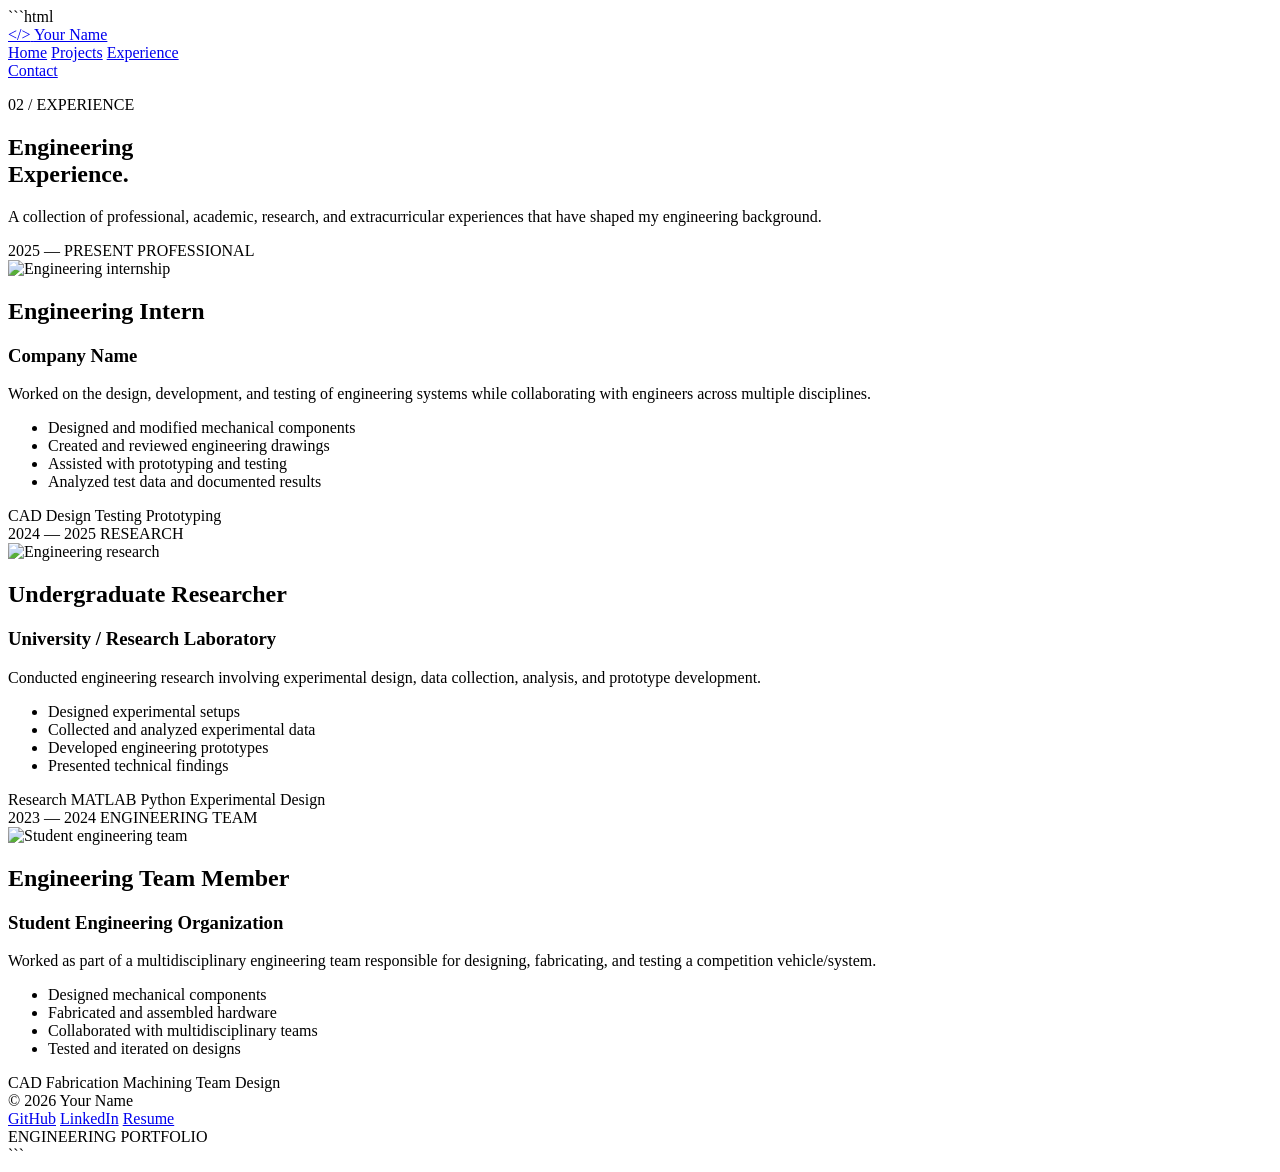
==== experience.html @ f4eb4d84 "added projects and experience pages" ====
```html
<!DOCTYPE html>
<html lang="en">

<head>
    <meta charset="UTF-8">
    <meta name="viewport" content="width=device-width, initial-scale=1.0">

    <title>Experience | Your Name</title>

    <link rel="stylesheet" href="css/style.css">

    <link rel="preconnect" href="https://fonts.googleapis.com">
    <link rel="preconnect" href="https://fonts.gstatic.com" crossorigin>
    <link href="https://fonts.googleapis.com/css2?family=Inter:wght@400;500;600;700;800&family=Space+Mono:wght@400;700&display=swap" rel="stylesheet">
</head>

<body>

<header class="navbar">

    <div class="nav-container">

        <a href="index.html" class="logo">
            <span class="logo-symbol">&lt;/&gt;</span>
            <span>Your Name</span>
        </a>

        <nav>
            <a href="index.html">Home</a>
            <a href="projects.html">Projects</a>
            <a href="experience.html" class="active">Experience</a>
        </nav>

        <a href="index.html#contact" class="nav-contact">
            Contact
        </a>

    </div>

</header>


<main>

    <section class="page-header">

        <p class="section-number">02 / EXPERIENCE</p>

        <h1>
            Engineering<br>
            <span>Experience.</span>
        </h1>

        <p>
            A collection of professional, academic, research,
            and extracurricular experiences that have shaped
            my engineering background.
        </p>

    </section>


    <section class="experience-collection">


        <!-- EXPERIENCE 1 -->

        <article id="experience-1" class="experience-card">

            <div class="experience-card-header">

                <span class="experience-date">
                    2025 — PRESENT
                </span>

                <span class="project-type">
                    PROFESSIONAL
                </span>

            </div>


            <div class="experience-card-body">

                <div class="experience-image">
                    <img
                        src="images/experience-1.jpg"
                        alt="Engineering internship"
                    >
                </div>


                <div class="experience-details">

                    <h2>
                        Engineering Intern
                    </h2>

                    <h3>
                        Company Name
                    </h3>

                    <p>
                        Worked on the design, development, and testing
                        of engineering systems while collaborating with
                        engineers across multiple disciplines.
                    </p>

                    <ul>
                        <li>
                            Designed and modified mechanical components
                        </li>

                        <li>
                            Created and reviewed engineering drawings
                        </li>

                        <li>
                            Assisted with prototyping and testing
                        </li>

                        <li>
                            Analyzed test data and documented results
                        </li>
                    </ul>

                    <div class="tags">
                        <span>CAD</span>
                        <span>Design</span>
                        <span>Testing</span>
                        <span>Prototyping</span>
                    </div>

                </div>

            </div>

        </article>


        <!-- EXPERIENCE 2 -->

        <article id="experience-2" class="experience-card">

            <div class="experience-card-header">

                <span class="experience-date">
                    2024 — 2025
                </span>

                <span class="project-type">
                    RESEARCH
                </span>

            </div>


            <div class="experience-card-body">

                <div class="experience-image">
                    <img
                        src="images/experience-2.jpg"
                        alt="Engineering research"
                    >
                </div>


                <div class="experience-details">

                    <h2>
                        Undergraduate Researcher
                    </h2>

                    <h3>
                        University / Research Laboratory
                    </h3>

                    <p>
                        Conducted engineering research involving
                        experimental design, data collection,
                        analysis, and prototype development.
                    </p>

                    <ul>
                        <li>
                            Designed experimental setups
                        </li>

                        <li>
                            Collected and analyzed experimental data
                        </li>

                        <li>
                            Developed engineering prototypes
                        </li>

                        <li>
                            Presented technical findings
                        </li>
                    </ul>

                    <div class="tags">
                        <span>Research</span>
                        <span>MATLAB</span>
                        <span>Python</span>
                        <span>Experimental Design</span>
                    </div>

                </div>

            </div>

        </article>


        <!-- EXPERIENCE 3 -->

        <article id="experience-3" class="experience-card">

            <div class="experience-card-header">

                <span class="experience-date">
                    2023 — 2024
                </span>

                <span class="project-type">
                    ENGINEERING TEAM
                </span>

            </div>


            <div class="experience-card-body">

                <div class="experience-image">
                    <img
                        src="images/experience-3.jpg"
                        alt="Student engineering team"
                    >
                </div>


                <div class="experience-details">

                    <h2>
                        Engineering Team Member
                    </h2>

                    <h3>
                        Student Engineering Organization
                    </h3>

                    <p>
                        Worked as part of a multidisciplinary engineering
                        team responsible for designing, fabricating,
                        and testing a competition vehicle/system.
                    </p>

                    <ul>
                        <li>
                            Designed mechanical components
                        </li>

                        <li>
                            Fabricated and assembled hardware
                        </li>

                        <li>
                            Collaborated with multidisciplinary teams
                        </li>

                        <li>
                            Tested and iterated on designs
                        </li>
                    </ul>

                    <div class="tags">
                        <span>CAD</span>
                        <span>Fabrication</span>
                        <span>Machining</span>
                        <span>Team Design</span>
                    </div>

                </div>

            </div>

        </article>


    </section>

</main>


<footer>

    <span>© 2026 Your Name</span>

    <div>
        <a href="#">GitHub</a>
        <a href="#">LinkedIn</a>
        <a href="#">Resume</a>
    </div>

    <span>ENGINEERING PORTFOLIO</span>

</footer>

</body>
</html>
```
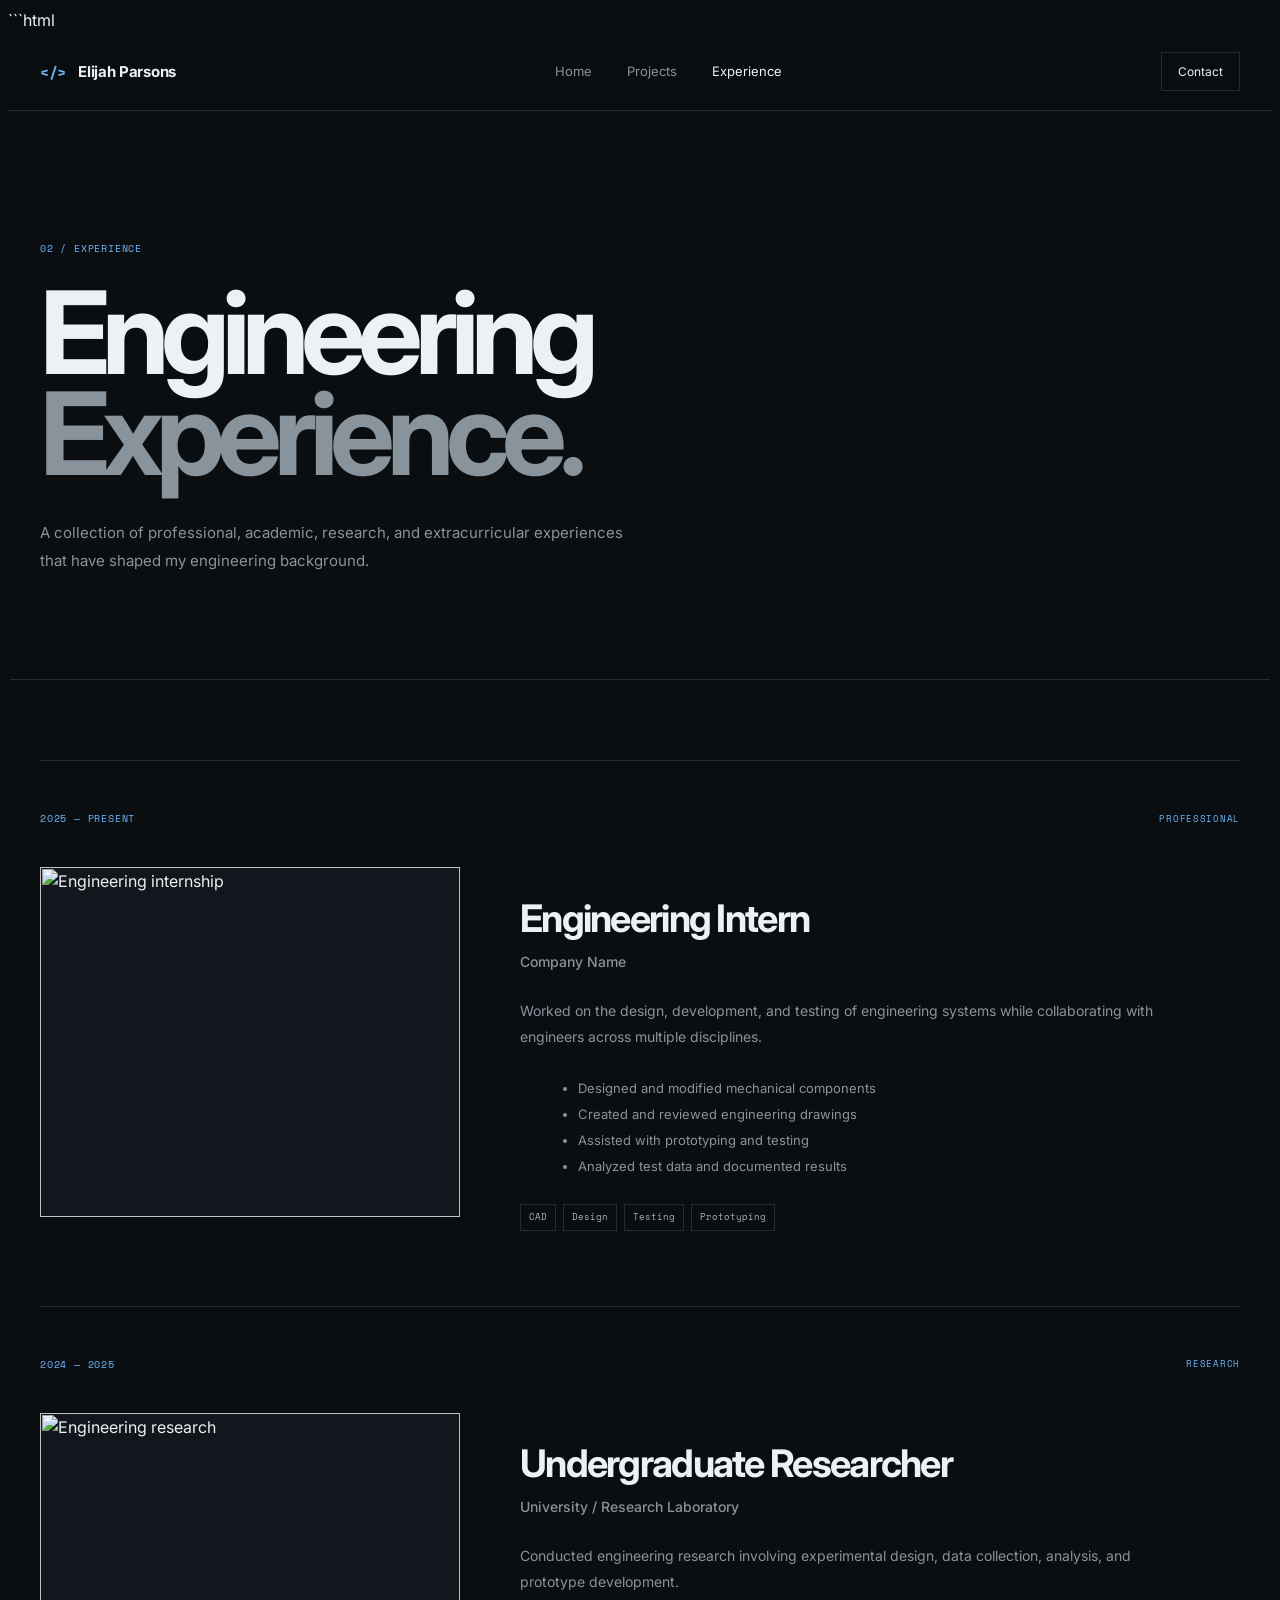
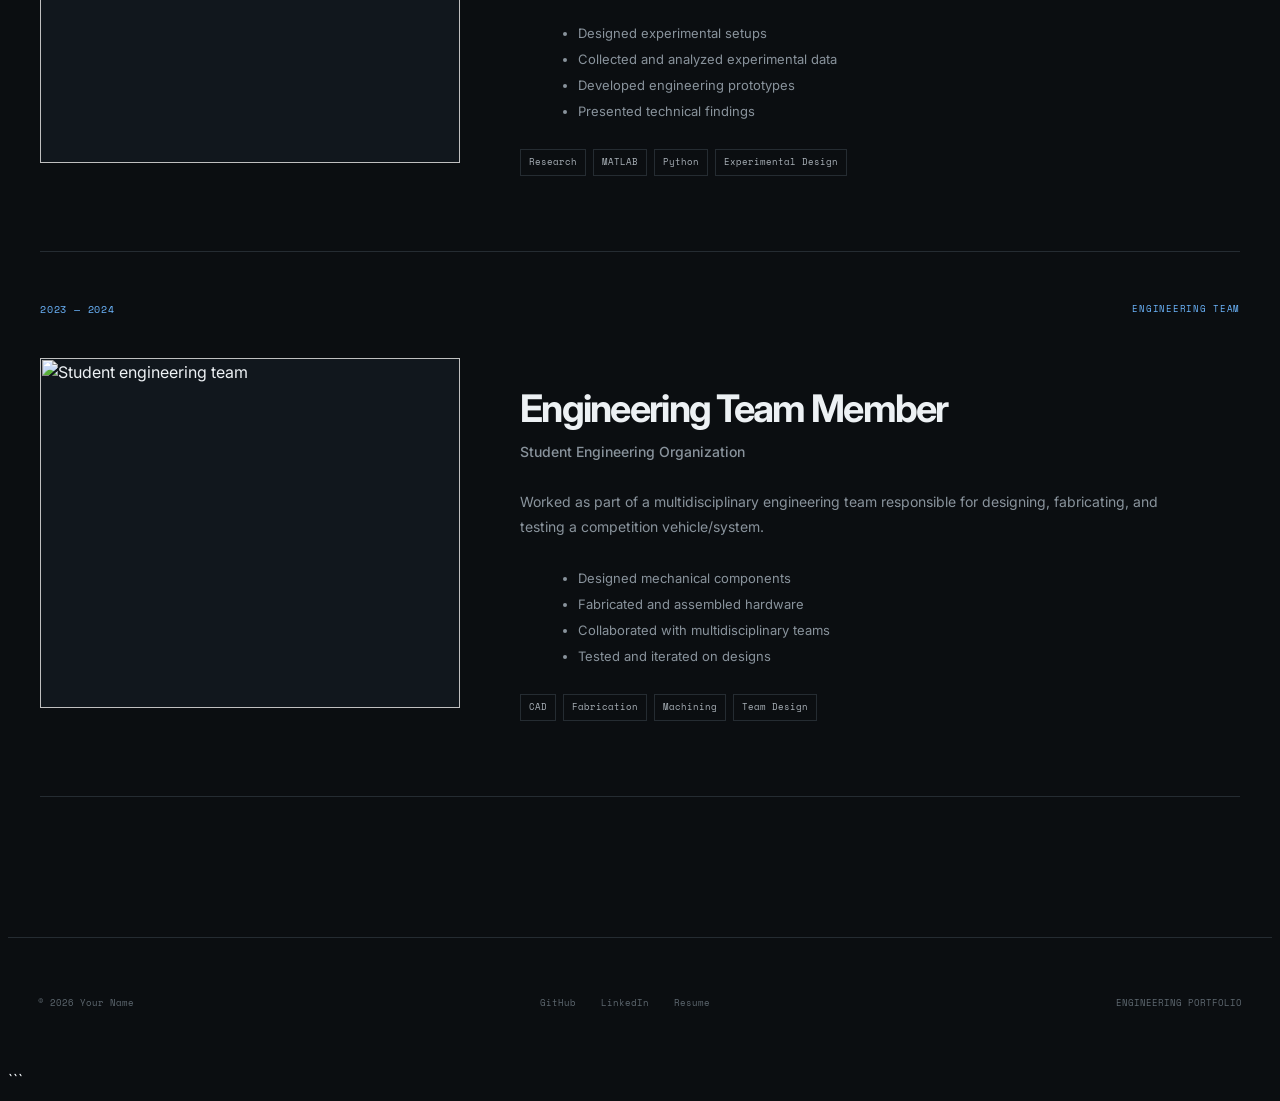
==== commit 76198c82: "fixing css file for multiple pages" ====
--- a/experience.html
+++ b/experience.html
@@ -6,9 +6,9 @@
     <meta charset="UTF-8">
     <meta name="viewport" content="width=device-width, initial-scale=1.0">
 
-    <title>Experience | Your Name</title>
-
-    <link rel="stylesheet" href="css/style.css">
+    <title>Experience | Elijah Parsons</title>
+
+    <link rel="stylesheet" href="style.css">
 
     <link rel="preconnect" href="https://fonts.googleapis.com">
     <link rel="preconnect" href="https://fonts.gstatic.com" crossorigin>
@@ -23,7 +23,7 @@
 
         <a href="index.html" class="logo">
             <span class="logo-symbol">&lt;/&gt;</span>
-            <span>Your Name</span>
+            <span>Elijah Parsons</span>
         </a>
 
         <nav>
--- a/style.css
+++ b/style.css
@@ -0,0 +1,1531 @@
+css
+/* =========================================================
+   ENGINEERING PORTFOLIO
+   Complete stylesheet
+========================================================= */
+
+
+/* =========================================================
+   1. RESET / GLOBAL
+========================================================= */
+
+* {
+    margin: 0;
+    padding: 0;
+    box-sizing: border-box;
+}
+
+html {
+    scroll-behavior: smooth;
+}
+
+body {
+    background: #0b0e11;
+    color: #edf1f4;
+
+    font-family: "Inter", Arial, sans-serif;
+
+    line-height: 1.6;
+
+    min-height: 100vh;
+}
+
+img {
+    display: block;
+    width: 100%;
+}
+
+a {
+    color: inherit;
+    text-decoration: none;
+}
+
+button,
+a {
+    -webkit-tap-highlight-color: transparent;
+}
+
+
+/* =========================================================
+   2. VARIABLES
+========================================================= */
+
+:root {
+
+    --background: #0b0e11;
+
+    --surface: #11151a;
+
+    --surface-2: #151a1f;
+
+    --border: #252c32;
+
+    --border-light: #303840;
+
+    --text: #edf1f4;
+
+    --muted: #89939c;
+
+    --muted-dark: #5f6971;
+
+    --accent: #6db7ff;
+
+    --accent-bright: #8bc8ff;
+
+    --max-width: 1200px;
+}
+
+
+/* =========================================================
+   3. NAVIGATION
+========================================================= */
+
+.navbar {
+
+    position: sticky;
+
+    top: 0;
+
+    z-index: 1000;
+
+    width: 100%;
+
+    background: rgba(11, 14, 17, 0.92);
+
+    border-bottom: 1px solid var(--border);
+
+    backdrop-filter: blur(12px);
+}
+
+.nav-container {
+
+    width: 100%;
+
+    max-width: var(--max-width);
+
+    height: 76px;
+
+    margin: 0 auto;
+
+    padding: 0 30px;
+
+    display: flex;
+
+    align-items: center;
+
+    justify-content: space-between;
+}
+
+
+/* Logo */
+
+.logo {
+
+    display: flex;
+
+    align-items: center;
+
+    gap: 12px;
+
+    font-size: 15px;
+
+    font-weight: 700;
+
+    letter-spacing: -0.02em;
+}
+
+.logo-symbol {
+
+    color: var(--accent);
+
+    font-family: "Space Mono", monospace;
+
+    font-size: 15px;
+}
+
+
+/* Navigation */
+
+nav {
+
+    display: flex;
+
+    align-items: center;
+
+    gap: 35px;
+}
+
+nav a {
+
+    color: var(--muted);
+
+    font-size: 13px;
+
+    transition: color 0.2s ease;
+}
+
+nav a:hover {
+
+    color: var(--text);
+}
+
+nav a.active {
+
+    color: var(--text);
+}
+
+
+/* Contact button */
+
+.nav-contact {
+
+    padding: 9px 16px;
+
+    border: 1px solid var(--border);
+
+    color: var(--text);
+
+    font-size: 12px;
+
+    transition:
+        border-color 0.2s ease,
+        color 0.2s ease;
+}
+
+.nav-contact:hover {
+
+    border-color: var(--accent);
+
+    color: var(--accent);
+}
+
+
+/* =========================================================
+   4. SHARED TYPOGRAPHY
+========================================================= */
+
+.eyebrow,
+.section-number,
+.project-type,
+.experience-date {
+
+    font-family: "Space Mono", monospace;
+
+    letter-spacing: 0.08em;
+
+    text-transform: uppercase;
+}
+
+.eyebrow {
+
+    color: var(--accent);
+
+    font-size: 11px;
+
+    margin-bottom: 24px;
+}
+
+.section-number {
+
+    color: var(--accent);
+
+    font-size: 10px;
+}
+
+.section-heading {
+
+    display: flex;
+
+    align-items: flex-end;
+
+    justify-content: space-between;
+
+    gap: 40px;
+
+    margin-bottom: 55px;
+}
+
+.section-heading h2 {
+
+    margin-top: 15px;
+
+    font-size: clamp(40px, 5vw, 64px);
+
+    line-height: 0.95;
+
+    letter-spacing: -0.055em;
+}
+
+.section-description {
+
+    max-width: 410px;
+
+    color: var(--muted);
+
+    font-size: 14px;
+
+    line-height: 1.8;
+}
+
+.section-link {
+
+    color: var(--accent);
+
+    font-family: "Space Mono", monospace;
+
+    font-size: 10px;
+
+    white-space: nowrap;
+}
+
+.section-link:hover {
+
+    color: var(--accent-bright);
+}
+
+
+/* =========================================================
+   5. BUTTONS
+========================================================= */
+
+.hero-buttons {
+
+    display: flex;
+
+    align-items: center;
+
+    flex-wrap: wrap;
+
+    gap: 12px;
+}
+
+.button {
+
+    display: inline-flex;
+
+    align-items: center;
+
+    justify-content: center;
+
+    padding: 14px 20px;
+
+    font-size: 12px;
+
+    font-weight: 600;
+
+    transition:
+        transform 0.2s ease,
+        background 0.2s ease,
+        border-color 0.2s ease;
+}
+
+.button-primary {
+
+    background: var(--accent);
+
+    color: #081018;
+}
+
+.button-primary:hover {
+
+    background: var(--accent-bright);
+
+    transform: translateY(-2px);
+}
+
+.button-secondary {
+
+    border: 1px solid var(--border);
+
+    color: var(--text);
+}
+
+.button-secondary:hover {
+
+    border-color: var(--border-light);
+
+    transform: translateY(-2px);
+}
+
+
+/* =========================================================
+   6. HOME — HERO
+========================================================= */
+
+.hero {
+
+    width: 100%;
+
+    max-width: var(--max-width);
+
+    min-height: 700px;
+
+    margin: 0 auto;
+
+    padding: 100px 30px;
+
+    display: grid;
+
+    grid-template-columns: 1.1fr 0.9fr;
+
+    align-items: center;
+
+    gap: 70px;
+}
+
+.hero-content {
+
+    max-width: 650px;
+}
+
+.hero h1 {
+
+    margin-bottom: 30px;
+
+    font-size: clamp(55px, 7vw, 90px);
+
+    line-height: 0.95;
+
+    letter-spacing: -0.065em;
+}
+
+.hero h1 span {
+
+    color: var(--muted);
+}
+
+.hero-description {
+
+    max-width: 540px;
+
+    margin-bottom: 38px;
+
+    color: var(--muted);
+
+    font-size: 17px;
+
+    line-height: 1.8;
+}
+
+
+/* =========================================================
+   7. HOME — BLUEPRINT GRAPHIC
+========================================================= */
+
+.hero-graphic {
+
+    display: flex;
+
+    align-items: center;
+
+    justify-content: center;
+}
+
+.blueprint {
+
+    position: relative;
+
+    width: 420px;
+
+    height: 420px;
+
+    overflow: hidden;
+
+    border: 1px solid #294050;
+
+    background-color: #0d141a;
+
+    background-image:
+        linear-gradient(
+            rgba(109, 183, 255, 0.06) 1px,
+            transparent 1px
+        ),
+        linear-gradient(
+            90deg,
+            rgba(109, 183, 255, 0.06) 1px,
+            transparent 1px
+        );
+
+    background-size: 25px 25px;
+}
+
+.blueprint-grid {
+
+    position: absolute;
+
+    inset: 0;
+
+    background-image:
+        linear-gradient(
+            rgba(109, 183, 255, 0.08) 1px,
+            transparent 1px
+        ),
+        linear-gradient(
+            90deg,
+            rgba(109, 183, 255, 0.08) 1px,
+            transparent 1px
+        );
+
+    background-size: 125px 125px;
+}
+
+.technical-circle {
+
+    position: absolute;
+
+    width: 220px;
+
+    height: 220px;
+
+    top: 50%;
+
+    left: 50%;
+
+    transform: translate(-50%, -50%);
+
+    border: 1px solid var(--accent);
+
+    border-radius: 50%;
+}
+
+.technical-circle::before {
+
+    content: "";
+
+    position: absolute;
+
+    inset: 25px;
+
+    border: 1px dashed var(--accent);
+
+    border-radius: 50%;
+}
+
+.circle-inner {
+
+    position: absolute;
+
+    width: 65px;
+
+    height: 65px;
+
+    top: 50%;
+
+    left: 50%;
+
+    transform: translate(-50%, -50%);
+
+    border: 1px solid var(--accent);
+
+    border-radius: 50%;
+}
+
+.crosshair {
+
+    position: absolute;
+
+    background: rgba(109, 183, 255, 0.65);
+}
+
+.crosshair.horizontal {
+
+    width: 100%;
+
+    height: 1px;
+
+    top: 50%;
+
+    left: 0;
+}
+
+.crosshair.vertical {
+
+    width: 1px;
+
+    height: 100%;
+
+    top: 0;
+
+    left: 50%;
+}
+
+.blueprint-label {
+
+    position: absolute;
+
+    left: 20px;
+
+    bottom: 18px;
+
+    color: var(--accent);
+
+    font-family: "Space Mono", monospace;
+
+    font-size: 10px;
+}
+
+
+/* =========================================================
+   8. HOME — FEATURED PROJECTS
+========================================================= */
+
+.section {
+
+    width: 100%;
+
+    max-width: var(--max-width);
+
+    margin: 0 auto;
+
+    padding: 120px 30px;
+}
+
+.featured-grid {
+
+    display: grid;
+
+    grid-template-columns: repeat(3, 1fr);
+
+    gap: 20px;
+}
+
+.featured-project {
+
+    display: block;
+
+    overflow: hidden;
+
+    background: var(--surface);
+
+    border: 1px solid var(--border);
+
+    transition:
+        transform 0.25s ease,
+        border-color 0.25s ease;
+}
+
+.featured-project:hover {
+
+    transform: translateY(-5px);
+
+    border-color: var(--border-light);
+}
+
+.featured-image {
+
+    position: relative;
+
+    height: 270px;
+
+    overflow: hidden;
+
+    background: #11171d;
+}
+
+.featured-image img {
+
+    width: 100%;
+
+    height: 100%;
+
+    object-fit: cover;
+
+    transition: transform 0.5s ease;
+}
+
+.featured-project:hover .featured-image img {
+
+    transform: scale(1.04);
+}
+
+.project-number {
+
+    position: absolute;
+
+    top: 18px;
+
+    right: 18px;
+
+    color: var(--accent);
+
+    font-family: "Space Mono", monospace;
+
+    font-size: 10px;
+}
+
+.featured-content {
+
+    padding: 25px;
+}
+
+.project-type {
+
+    color: var(--accent);
+
+    font-size: 9px;
+}
+
+.featured-content h3 {
+
+    margin: 12px 0;
+
+    font-size: 22px;
+
+    line-height: 1.1;
+
+    letter-spacing: -0.035em;
+}
+
+.featured-content p {
+
+    margin-bottom: 22px;
+
+    color: var(--muted);
+
+    font-size: 13px;
+
+    line-height: 1.75;
+}
+
+.card-link {
+
+    color: var(--accent);
+
+    font-family: "Space Mono", monospace;
+
+    font-size: 10px;
+}
+
+.card-link:hover {
+
+    color: var(--accent-bright);
+}
+
+
+/* =========================================================
+   9. HOME — EXPERIENCE PREVIEW
+========================================================= */
+
+.experience-preview {
+
+    border-top: 1px solid var(--border);
+}
+
+.experience-list {
+
+    border-top: 1px solid var(--border);
+}
+
+.experience-preview-item {
+
+    display: grid;
+
+    grid-template-columns: 200px 1fr 40px;
+
+    align-items: center;
+
+    gap: 40px;
+
+    padding: 34px 0;
+
+    border-bottom: 1px solid var(--border);
+
+    transition:
+        padding 0.2s ease,
+        background 0.2s ease;
+}
+
+.experience-preview-item:hover {
+
+    padding-left: 10px;
+}
+
+.experience-date {
+
+    color: var(--accent);
+
+    font-size: 10px;
+}
+
+.experience-info h3 {
+
+    margin-bottom: 3px;
+
+    font-size: 21px;
+
+    letter-spacing: -0.02em;
+}
+
+.experience-info p {
+
+    color: var(--muted);
+
+    font-size: 13px;
+}
+
+.experience-info span {
+
+    display: block;
+
+    margin-top: 8px;
+
+    color: var(--muted-dark);
+
+    font-size: 11px;
+}
+
+.experience-arrow {
+
+    color: var(--accent);
+
+    font-size: 20px;
+}
+
+
+/* =========================================================
+   10. HOME — ABOUT
+========================================================= */
+
+.about-preview {
+
+    width: 100%;
+
+    max-width: var(--max-width);
+
+    margin: 0 auto;
+
+    padding: 120px 30px;
+
+    display: grid;
+
+    grid-template-columns: 1fr 1fr;
+
+    gap: 100px;
+
+    border-top: 1px solid var(--border);
+}
+
+.about-preview h2 {
+
+    margin-top: 20px;
+
+    font-size: clamp(45px, 5vw, 65px);
+
+    line-height: 0.95;
+
+    letter-spacing: -0.055em;
+}
+
+.about-preview > div:last-child {
+
+    padding-top: 25px;
+}
+
+.about-preview > div:last-child p {
+
+    max-width: 560px;
+
+    margin-bottom: 20px;
+
+    color: var(--muted);
+
+    font-size: 15px;
+
+    line-height: 1.9;
+}
+
+
+/* =========================================================
+   11. HOME — CONTACT
+========================================================= */
+
+.contact-section {
+
+    padding: 140px 30px;
+
+    text-align: center;
+
+    border-top: 1px solid var(--border);
+}
+
+.contact-section h2 {
+
+    margin: 25px 0 30px;
+
+    font-size: clamp(55px, 8vw, 100px);
+
+    line-height: 0.9;
+
+    letter-spacing: -0.065em;
+}
+
+.contact-section > p:not(.section-number) {
+
+    max-width: 500px;
+
+    margin: 0 auto 35px;
+
+    color: var(--muted);
+
+    font-size: 14px;
+}
+
+.contact-button {
+
+    display: inline-flex;
+
+    align-items: center;
+
+    gap: 20px;
+
+    padding: 15px 22px;
+
+    border: 1px solid var(--border);
+
+    font-family: "Space Mono", monospace;
+
+    font-size: 11px;
+
+    transition:
+        border-color 0.2s ease,
+        color 0.2s ease;
+}
+
+.contact-button:hover {
+
+    border-color: var(--accent);
+
+    color: var(--accent);
+}
+
+
+/* =========================================================
+   12. PAGE HEADERS
+========================================================= */
+
+.page-header {
+
+    width: 100%;
+
+    max-width: var(--max-width);
+
+    margin: 0 auto;
+
+    padding: 120px 30px 90px;
+
+    border-bottom: 1px solid var(--border);
+}
+
+.page-header h1 {
+
+    margin: 25px 0 35px;
+
+    font-size: clamp(65px, 9vw, 115px);
+
+    line-height: 0.88;
+
+    letter-spacing: -0.07em;
+}
+
+.page-header h1 span {
+
+    color: var(--muted);
+}
+
+.page-header > p:last-child {
+
+    max-width: 600px;
+
+    color: var(--muted);
+
+    font-size: 15px;
+
+    line-height: 1.85;
+}
+
+
+/* =========================================================
+   13. PROJECTS PAGE
+========================================================= */
+
+.project-collection {
+
+    width: 100%;
+
+    max-width: var(--max-width);
+
+    margin: 0 auto;
+
+    padding: 80px 30px 140px;
+}
+
+.project-row {
+
+    display: grid;
+
+    grid-template-columns: 45% 55%;
+
+    min-height: 470px;
+
+    border-top: 1px solid var(--border);
+
+    transition: padding 0.25s ease;
+}
+
+.project-row:last-child {
+
+    border-bottom: 1px solid var(--border);
+}
+
+.project-row:hover {
+
+    padding-left: 8px;
+}
+
+.project-row-image {
+
+    min-height: 420px;
+
+    overflow: hidden;
+
+    background: #11171d;
+}
+
+.project-row-image img {
+
+    width: 100%;
+
+    height: 100%;
+
+    object-fit: cover;
+
+    transition: transform 0.5s ease;
+}
+
+.project-row:hover .project-row-image img {
+
+    transform: scale(1.03);
+}
+
+.project-row-content {
+
+    padding: 60px 50px;
+
+    display: flex;
+
+    flex-direction: column;
+
+    align-items: flex-start;
+}
+
+.project-row-number {
+
+    margin-bottom: 30px;
+
+    color: var(--muted-dark);
+
+    font-family: "Space Mono", monospace;
+
+    font-size: 11px;
+}
+
+.project-row-content h2 {
+
+    margin: 14px 0 20px;
+
+    font-size: 38px;
+
+    line-height: 1.05;
+
+    letter-spacing: -0.045em;
+}
+
+.project-row-content p {
+
+    max-width: 530px;
+
+    margin-bottom: 25px;
+
+    color: var(--muted);
+
+    font-size: 14px;
+
+    line-height: 1.85;
+}
+
+
+/* Tags */
+
+.tags {
+
+    display: flex;
+
+    flex-wrap: wrap;
+
+    gap: 7px;
+
+    margin-bottom: 25px;
+}
+
+.tags span {
+
+    padding: 5px 8px;
+
+    border: 1px solid var(--border);
+
+    color: #aab2b9;
+
+    font-family: "Space Mono", monospace;
+
+    font-size: 9px;
+}
+
+.project-row-content .card-link {
+
+    margin-top: auto;
+}
+
+
+/* =========================================================
+   14. EXPERIENCE PAGE
+========================================================= */
+
+.experience-collection {
+
+    width: 100%;
+
+    max-width: var(--max-width);
+
+    margin: 0 auto;
+
+    padding: 80px 30px 140px;
+}
+
+.experience-card {
+
+    padding: 50px 0;
+
+    border-top: 1px solid var(--border);
+}
+
+.experience-card:last-child {
+
+    border-bottom: 1px solid var(--border);
+}
+
+.experience-card-header {
+
+    display: flex;
+
+    align-items: center;
+
+    justify-content: space-between;
+
+    margin-bottom: 40px;
+}
+
+.experience-card-body {
+
+    display: grid;
+
+    grid-template-columns: 35% 65%;
+
+    gap: 60px;
+}
+
+.experience-image {
+
+    height: 350px;
+
+    overflow: hidden;
+
+    background: #11171d;
+}
+
+.experience-image img {
+
+    width: 100%;
+
+    height: 100%;
+
+    object-fit: cover;
+}
+
+.experience-details h2 {
+
+    margin-bottom: 7px;
+
+    font-size: 38px;
+
+    line-height: 1;
+
+    letter-spacing: -0.045em;
+}
+
+.experience-details h3 {
+
+    margin-bottom: 25px;
+
+    color: var(--muted);
+
+    font-size: 14px;
+
+    font-weight: 500;
+}
+
+.experience-details > p {
+
+    max-width: 650px;
+
+    margin-bottom: 25px;
+
+    color: var(--muted);
+
+    font-size: 14px;
+
+    line-height: 1.85;
+}
+
+.experience-details ul {
+
+    margin: 0 0 25px 18px;
+
+    color: var(--muted);
+
+    font-size: 13px;
+
+    line-height: 2;
+}
+
+
+/* =========================================================
+   15. FOOTER
+========================================================= */
+
+footer {
+
+    min-height: 80px;
+
+    padding: 25px 30px;
+
+    border-top: 1px solid var(--border);
+
+    display: flex;
+
+    align-items: center;
+
+    justify-content: space-between;
+
+    gap: 20px;
+
+    color: var(--muted-dark);
+
+    font-family: "Space Mono", monospace;
+
+    font-size: 9px;
+}
+
+footer div {
+
+    display: flex;
+
+    align-items: center;
+
+    gap: 25px;
+}
+
+footer a:hover {
+
+    color: var(--text);
+}
+
+
+/* =========================================================
+   16. TABLET
+========================================================= */
+
+@media (max-width: 900px) {
+
+    .hero {
+
+        grid-template-columns: 1fr;
+
+        min-height: auto;
+
+        padding-top: 80px;
+
+        padding-bottom: 100px;
+    }
+
+    .hero-graphic {
+
+        justify-content: flex-start;
+    }
+
+    .featured-grid {
+
+        grid-template-columns: 1fr;
+    }
+
+    .about-preview {
+
+        grid-template-columns: 1fr;
+
+        gap: 40px;
+    }
+
+    .project-row {
+
+        grid-template-columns: 1fr;
+    }
+
+    .project-row-image {
+
+        min-height: 350px;
+    }
+
+    .project-row-content {
+
+        padding: 45px 0;
+    }
+
+    .experience-card-body {
+
+        grid-template-columns: 1fr;
+
+        gap: 35px;
+    }
+
+    .experience-image {
+
+        height: 300px;
+    }
+}
+
+
+/* =========================================================
+   17. MOBILE
+========================================================= */
+
+@media (max-width: 600px) {
+
+    /* Navigation */
+
+    .nav-container {
+
+        height: 68px;
+
+        padding: 0 20px;
+    }
+
+    nav {
+
+        display: none;
+    }
+
+    .nav-contact {
+
+        display: none;
+    }
+
+
+    /* Hero */
+
+    .hero {
+
+        padding: 70px 20px 90px;
+
+        gap: 60px;
+    }
+
+    .hero h1 {
+
+        font-size: 52px;
+    }
+
+    .hero-description {
+
+        font-size: 15px;
+    }
+
+    .blueprint {
+
+        width: 100%;
+
+        max-width: 420px;
+
+        height: 330px;
+    }
+
+    .technical-circle {
+
+        width: 175px;
+
+        height: 175px;
+    }
+
+
+    /* Sections */
+
+    .section {
+
+        padding: 90px 20px;
+    }
+
+    .section-heading {
+
+        display: block;
+
+        margin-bottom: 45px;
+    }
+
+    .section-link {
+
+        display: inline-block;
+
+        margin-top: 25px;
+    }
+
+
+    /* Featured projects */
+
+    .featured-image {
+
+        height: 240px;
+    }
+
+
+    /* Experience */
+
+    .experience-preview-item {
+
+        grid-template-columns: 1fr 30px;
+
+        gap: 10px;
+    }
+
+    .experience-date {
+
+        grid-column: 1 / -1;
+
+        margin-bottom: 5px;
+    }
+
+    .experience-info h3 {
+
+        font-size: 18px;
+    }
+
+
+    /* About */
+
+    .about-preview {
+
+        padding: 90px 20px;
+    }
+
+    .about-preview h2 {
+
+        font-size: 45px;
+    }
+
+
+    /* Contact */
+
+    .contact-section {
+
+        padding: 100px 20px;
+    }
+
+    .contact-section h2 {
+
+        font-size: 55px;
+    }
+
+
+    /* Page headers */
+
+    .page-header {
+
+        padding: 80px 20px 60px;
+    }
+
+    .page-header h1 {
+
+        font-size: 65px;
+    }
+
+
+    /* Project collection */
+
+    .project-collection {
+
+        padding: 50px 20px 90px;
+    }
+
+    .project-row {
+
+        min-height: auto;
+    }
+
+    .project-row-image {
+
+        min-height: 250px;
+
+        height: 250px;
+    }
+
+    .project-row-content {
+
+        padding: 40px 0;
+    }
+
+    .project-row-content h2 {
+
+        font-size: 30px;
+    }
+
+
+    /* Experience collection */
+
+    .experience-collection {
+
+        padding: 50px 20px 90px;
+    }
+
+    .experience-card {
+
+        padding: 40px 0;
+    }
+
+    .experience-card-header {
+
+        align-items: flex-start;
+
+        gap: 20px;
+    }
+
+    .experience-image {
+
+        height: 250px;
+    }
+
+    .experience-details h2 {
+
+        font-size: 30px;
+    }
+
+
+    /* Footer */
+
+    footer {
+
+        flex-direction: column;
+
+        justify-content: center;
+
+        text-align: center;
+
+        padding: 30px 20px;
+    }
+}
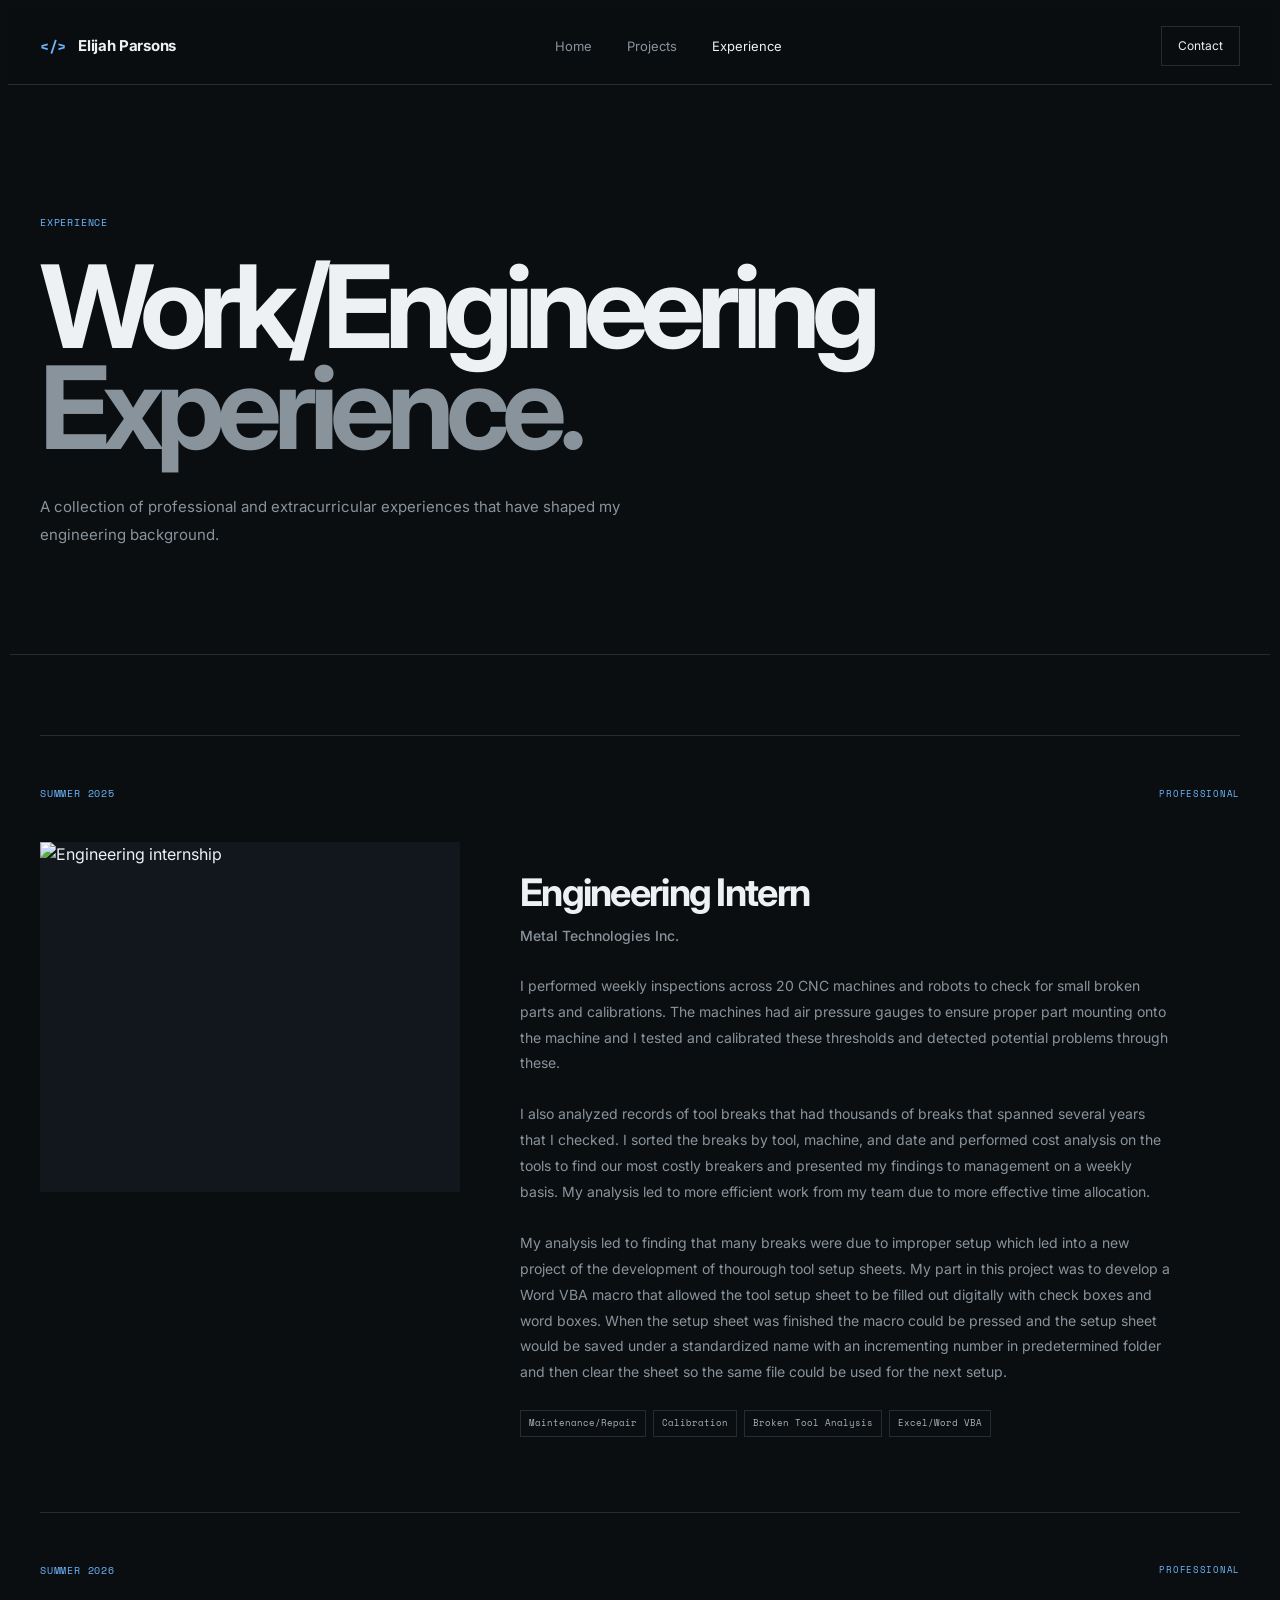
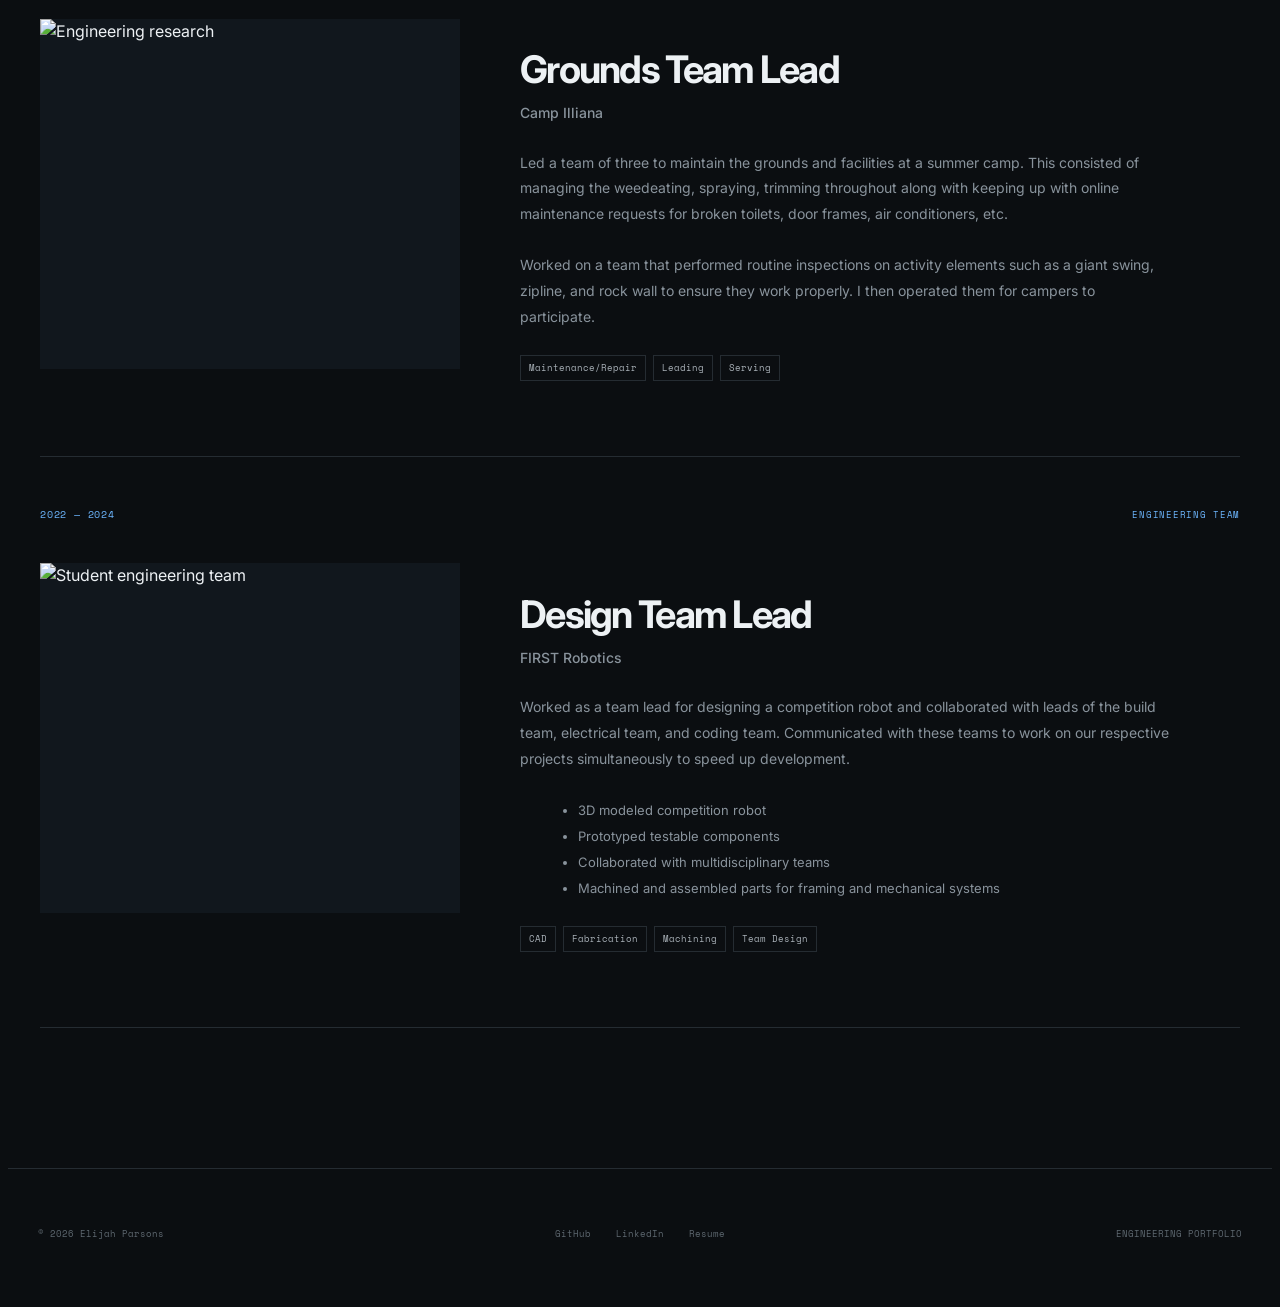
==== commit 67239b67: "homepage and experience page changes" ====
--- a/experience.html
+++ b/experience.html
@@ -1,4 +1,3 @@
-```html
 <!DOCTYPE html>
 <html lang="en">
 
@@ -8,7 +7,7 @@
 
     <title>Experience | Elijah Parsons</title>
 
-    <link rel="stylesheet" href="style.css">
+    <link rel="stylesheet" href="css/style.css">
 
     <link rel="preconnect" href="https://fonts.googleapis.com">
     <link rel="preconnect" href="https://fonts.gstatic.com" crossorigin>
@@ -45,15 +44,15 @@
 
     <section class="page-header">
 
-        <p class="section-number">02 / EXPERIENCE</p>
+        <p class="section-number">EXPERIENCE</p>
 
         <h1>
-            Engineering<br>
+            Work/Engineering<br>
             <span>Experience.</span>
         </h1>
 
         <p>
-            A collection of professional, academic, research,
+            A collection of professional
             and extracurricular experiences that have shaped
             my engineering background.
         </p>
@@ -71,7 +70,7 @@
             <div class="experience-card-header">
 
                 <span class="experience-date">
-                    2025 — PRESENT
+                    Summer 2025
                 </span>
 
                 <span class="project-type">
@@ -98,38 +97,36 @@
                     </h2>
 
                     <h3>
-                        Company Name
+                        Metal Technologies Inc.
                     </h3>
 
                     <p>
-                        Worked on the design, development, and testing
-                        of engineering systems while collaborating with
-                        engineers across multiple disciplines.
-                    </p>
-
-                    <ul>
-                        <li>
-                            Designed and modified mechanical components
-                        </li>
-
-                        <li>
-                            Created and reviewed engineering drawings
-                        </li>
-
-                        <li>
-                            Assisted with prototyping and testing
-                        </li>
-
-                        <li>
-                            Analyzed test data and documented results
-                        </li>
-                    </ul>
+                        I performed weekly inspections across 20 CNC machines and robots to check for small broken parts
+                        and calibrations. The machines had air pressure gauges to ensure proper part mounting onto the 
+                        machine and I tested and calibrated these thresholds and detected potential problems through these.
+                    </p>
+
+                    <p>
+                        I also analyzed records of tool breaks that had thousands of breaks that spanned several years that
+                        I checked. I sorted the breaks by tool, machine, and date and performed cost analysis on the tools 
+                        to find our most costly breakers and presented my findings to management on a weekly basis. My analysis
+                        led to more efficient work from my team due to more effective time allocation.
+                    </p>
+
+                    <p>
+                        My analysis led to finding that many breaks were due to improper setup which led into a new project of
+                        the development of thourough tool setup sheets. My part in this project was to develop a Word VBA 
+                        macro that allowed the tool setup sheet to be filled out digitally with check boxes and word boxes.
+                        When the setup sheet was finished the macro could be pressed and the setup sheet would be saved under 
+                        a standardized name with an incrementing number in predetermined folder and then clear the sheet so 
+                        the same file could be used for the next setup.
+                    </p>
 
                     <div class="tags">
-                        <span>CAD</span>
-                        <span>Design</span>
-                        <span>Testing</span>
-                        <span>Prototyping</span>
+                        <span>Maintenance/Repair</span>
+                        <span>Calibration</span>
+                        <span>Broken Tool Analysis</span>
+                        <span>Excel/Word VBA</span>
                     </div>
 
                 </div>
@@ -146,11 +143,11 @@
             <div class="experience-card-header">
 
                 <span class="experience-date">
-                    2024 — 2025
+                    Summer 2026
                 </span>
 
                 <span class="project-type">
-                    RESEARCH
+                    Professional
                 </span>
 
             </div>
@@ -169,42 +166,28 @@
                 <div class="experience-details">
 
                     <h2>
-                        Undergraduate Researcher
+                        Grounds Team Lead
                     </h2>
 
                     <h3>
-                        University / Research Laboratory
+                        Camp Illiana
                     </h3>
 
                     <p>
-                        Conducted engineering research involving
-                        experimental design, data collection,
-                        analysis, and prototype development.
-                    </p>
-
-                    <ul>
-                        <li>
-                            Designed experimental setups
-                        </li>
-
-                        <li>
-                            Collected and analyzed experimental data
-                        </li>
-
-                        <li>
-                            Developed engineering prototypes
-                        </li>
-
-                        <li>
-                            Presented technical findings
-                        </li>
-                    </ul>
+                        Led a team of three to maintain the grounds and facilities at a summer camp. This consisted of
+                        managing the weedeating, spraying, trimming throughout along with keeping up with online
+                        maintenance requests for broken toilets, door frames, air conditioners, etc.
+                    </p>
+
+                    <p>
+                        Worked on a team that performed routine inspections on activity elements such as a giant swing,
+                        zipline, and rock wall to ensure they work properly. I then operated them for campers to participate.
+                    </p>
 
                     <div class="tags">
-                        <span>Research</span>
-                        <span>MATLAB</span>
-                        <span>Python</span>
-                        <span>Experimental Design</span>
+                        <span>Maintenance/Repair</span>
+                        <span>Leading</span>
+                        <span>Serving</span>
                     </div>
 
                 </div>
@@ -221,7 +204,7 @@
             <div class="experience-card-header">
 
                 <span class="experience-date">
-                    2023 — 2024
+                    2022 — 2024
                 </span>
 
                 <span class="project-type">
@@ -244,26 +227,26 @@
                 <div class="experience-details">
 
                     <h2>
-                        Engineering Team Member
+                        Design Team Lead
                     </h2>
 
                     <h3>
-                        Student Engineering Organization
+                        FIRST Robotics
                     </h3>
 
                     <p>
-                        Worked as part of a multidisciplinary engineering
-                        team responsible for designing, fabricating,
-                        and testing a competition vehicle/system.
+                        Worked as a team lead for designing a competition robot and collaborated with leads of the 
+                        build team, electrical team, and coding team. Communicated with these teams to work on our
+                        respective projects simultaneously to speed up development.
                     </p>
 
                     <ul>
                         <li>
-                            Designed mechanical components
-                        </li>
-
-                        <li>
-                            Fabricated and assembled hardware
+                            3D modeled competition robot
+                        </li>
+
+                        <li>
+                            Prototyped testable components
                         </li>
 
                         <li>
@@ -271,7 +254,7 @@
                         </li>
 
                         <li>
-                            Tested and iterated on designs
+                            Machined and assembled parts for framing and mechanical systems
                         </li>
                     </ul>
 
@@ -296,7 +279,7 @@
 
 <footer>
 
-    <span>© 2026 Your Name</span>
+    <span>© 2026 Elijah Parsons</span>
 
     <div>
         <a href="#">GitHub</a>
@@ -310,4 +293,3 @@
 
 </body>
 </html>
-```
--- a/css/style.css
+++ b/css/style.css
@@ -0,0 +1,1531 @@
+css
+/* =========================================================
+   ENGINEERING PORTFOLIO
+   Complete stylesheet
+========================================================= */
+
+
+/* =========================================================
+   1. RESET / GLOBAL
+========================================================= */
+
+* {
+    margin: 0;
+    padding: 0;
+    box-sizing: border-box;
+}
+
+html {
+    scroll-behavior: smooth;
+}
+
+body {
+    background: #0b0e11;
+    color: #edf1f4;
+
+    font-family: "Inter", Arial, sans-serif;
+
+    line-height: 1.6;
+
+    min-height: 100vh;
+}
+
+img {
+    display: block;
+    width: 100%;
+}
+
+a {
+    color: inherit;
+    text-decoration: none;
+}
+
+button,
+a {
+    -webkit-tap-highlight-color: transparent;
+}
+
+
+/* =========================================================
+   2. VARIABLES
+========================================================= */
+
+:root {
+
+    --background: #0b0e11;
+
+    --surface: #11151a;
+
+    --surface-2: #151a1f;
+
+    --border: #252c32;
+
+    --border-light: #303840;
+
+    --text: #edf1f4;
+
+    --muted: #89939c;
+
+    --muted-dark: #5f6971;
+
+    --accent: #6db7ff;
+
+    --accent-bright: #8bc8ff;
+
+    --max-width: 1200px;
+}
+
+
+/* =========================================================
+   3. NAVIGATION
+========================================================= */
+
+.navbar {
+
+    position: sticky;
+
+    top: 0;
+
+    z-index: 1000;
+
+    width: 100%;
+
+    background: rgba(11, 14, 17, 0.92);
+
+    border-bottom: 1px solid var(--border);
+
+    backdrop-filter: blur(12px);
+}
+
+.nav-container {
+
+    width: 100%;
+
+    max-width: var(--max-width);
+
+    height: 76px;
+
+    margin: 0 auto;
+
+    padding: 0 30px;
+
+    display: flex;
+
+    align-items: center;
+
+    justify-content: space-between;
+}
+
+
+/* Logo */
+
+.logo {
+
+    display: flex;
+
+    align-items: center;
+
+    gap: 12px;
+
+    font-size: 15px;
+
+    font-weight: 700;
+
+    letter-spacing: -0.02em;
+}
+
+.logo-symbol {
+
+    color: var(--accent);
+
+    font-family: "Space Mono", monospace;
+
+    font-size: 15px;
+}
+
+
+/* Navigation */
+
+nav {
+
+    display: flex;
+
+    align-items: center;
+
+    gap: 35px;
+}
+
+nav a {
+
+    color: var(--muted);
+
+    font-size: 13px;
+
+    transition: color 0.2s ease;
+}
+
+nav a:hover {
+
+    color: var(--text);
+}
+
+nav a.active {
+
+    color: var(--text);
+}
+
+
+/* Contact button */
+
+.nav-contact {
+
+    padding: 9px 16px;
+
+    border: 1px solid var(--border);
+
+    color: var(--text);
+
+    font-size: 12px;
+
+    transition:
+        border-color 0.2s ease,
+        color 0.2s ease;
+}
+
+.nav-contact:hover {
+
+    border-color: var(--accent);
+
+    color: var(--accent);
+}
+
+
+/* =========================================================
+   4. SHARED TYPOGRAPHY
+========================================================= */
+
+.eyebrow,
+.section-number,
+.project-type,
+.experience-date {
+
+    font-family: "Space Mono", monospace;
+
+    letter-spacing: 0.08em;
+
+    text-transform: uppercase;
+}
+
+.eyebrow {
+
+    color: var(--accent);
+
+    font-size: 11px;
+
+    margin-bottom: 24px;
+}
+
+.section-number {
+
+    color: var(--accent);
+
+    font-size: 10px;
+}
+
+.section-heading {
+
+    display: flex;
+
+    align-items: flex-end;
+
+    justify-content: space-between;
+
+    gap: 40px;
+
+    margin-bottom: 55px;
+}
+
+.section-heading h2 {
+
+    margin-top: 15px;
+
+    font-size: clamp(40px, 5vw, 64px);
+
+    line-height: 0.95;
+
+    letter-spacing: -0.055em;
+}
+
+.section-description {
+
+    max-width: 410px;
+
+    color: var(--muted);
+
+    font-size: 14px;
+
+    line-height: 1.8;
+}
+
+.section-link {
+
+    color: var(--accent);
+
+    font-family: "Space Mono", monospace;
+
+    font-size: 10px;
+
+    white-space: nowrap;
+}
+
+.section-link:hover {
+
+    color: var(--accent-bright);
+}
+
+
+/* =========================================================
+   5. BUTTONS
+========================================================= */
+
+.hero-buttons {
+
+    display: flex;
+
+    align-items: center;
+
+    flex-wrap: wrap;
+
+    gap: 12px;
+}
+
+.button {
+
+    display: inline-flex;
+
+    align-items: center;
+
+    justify-content: center;
+
+    padding: 14px 20px;
+
+    font-size: 12px;
+
+    font-weight: 600;
+
+    transition:
+        transform 0.2s ease,
+        background 0.2s ease,
+        border-color 0.2s ease;
+}
+
+.button-primary {
+
+    background: var(--accent);
+
+    color: #081018;
+}
+
+.button-primary:hover {
+
+    background: var(--accent-bright);
+
+    transform: translateY(-2px);
+}
+
+.button-secondary {
+
+    border: 1px solid var(--border);
+
+    color: var(--text);
+}
+
+.button-secondary:hover {
+
+    border-color: var(--border-light);
+
+    transform: translateY(-2px);
+}
+
+
+/* =========================================================
+   6. HOME — HERO
+========================================================= */
+
+.hero {
+
+    width: 100%;
+
+    max-width: var(--max-width);
+
+    min-height: 700px;
+
+    margin: 0 auto;
+
+    padding: 100px 30px;
+
+    display: grid;
+
+    grid-template-columns: 1.1fr 0.9fr;
+
+    align-items: center;
+
+    gap: 70px;
+}
+
+.hero-content {
+
+    max-width: 650px;
+}
+
+.hero h1 {
+
+    margin-bottom: 30px;
+
+    font-size: clamp(55px, 7vw, 90px);
+
+    line-height: 0.95;
+
+    letter-spacing: -0.065em;
+}
+
+.hero h1 span {
+
+    color: var(--muted);
+}
+
+.hero-description {
+
+    max-width: 540px;
+
+    margin-bottom: 38px;
+
+    color: var(--muted);
+
+    font-size: 17px;
+
+    line-height: 1.8;
+}
+
+
+/* =========================================================
+   7. HOME — BLUEPRINT GRAPHIC
+========================================================= */
+
+.hero-graphic {
+
+    display: flex;
+
+    align-items: center;
+
+    justify-content: center;
+}
+
+.blueprint {
+
+    position: relative;
+
+    width: 420px;
+
+    height: 420px;
+
+    overflow: hidden;
+
+    border: 1px solid #294050;
+
+    background-color: #0d141a;
+
+    background-image:
+        linear-gradient(
+            rgba(109, 183, 255, 0.06) 1px,
+            transparent 1px
+        ),
+        linear-gradient(
+            90deg,
+            rgba(109, 183, 255, 0.06) 1px,
+            transparent 1px
+        );
+
+    background-size: 25px 25px;
+}
+
+.blueprint-grid {
+
+    position: absolute;
+
+    inset: 0;
+
+    background-image:
+        linear-gradient(
+            rgba(109, 183, 255, 0.08) 1px,
+            transparent 1px
+        ),
+        linear-gradient(
+            90deg,
+            rgba(109, 183, 255, 0.08) 1px,
+            transparent 1px
+        );
+
+    background-size: 125px 125px;
+}
+
+.technical-circle {
+
+    position: absolute;
+
+    width: 220px;
+
+    height: 220px;
+
+    top: 50%;
+
+    left: 50%;
+
+    transform: translate(-50%, -50%);
+
+    border: 1px solid var(--accent);
+
+    border-radius: 50%;
+}
+
+.technical-circle::before {
+
+    content: "";
+
+    position: absolute;
+
+    inset: 25px;
+
+    border: 1px dashed var(--accent);
+
+    border-radius: 50%;
+}
+
+.circle-inner {
+
+    position: absolute;
+
+    width: 65px;
+
+    height: 65px;
+
+    top: 50%;
+
+    left: 50%;
+
+    transform: translate(-50%, -50%);
+
+    border: 1px solid var(--accent);
+
+    border-radius: 50%;
+}
+
+.crosshair {
+
+    position: absolute;
+
+    background: rgba(109, 183, 255, 0.65);
+}
+
+.crosshair.horizontal {
+
+    width: 100%;
+
+    height: 1px;
+
+    top: 50%;
+
+    left: 0;
+}
+
+.crosshair.vertical {
+
+    width: 1px;
+
+    height: 100%;
+
+    top: 0;
+
+    left: 50%;
+}
+
+.blueprint-label {
+
+    position: absolute;
+
+    left: 20px;
+
+    bottom: 18px;
+
+    color: var(--accent);
+
+    font-family: "Space Mono", monospace;
+
+    font-size: 10px;
+}
+
+
+/* =========================================================
+   8. HOME — FEATURED PROJECTS
+========================================================= */
+
+.section {
+
+    width: 100%;
+
+    max-width: var(--max-width);
+
+    margin: 0 auto;
+
+    padding: 120px 30px;
+}
+
+.featured-grid {
+
+    display: grid;
+
+    grid-template-columns: repeat(3, 1fr);
+
+    gap: 20px;
+}
+
+.featured-project {
+
+    display: block;
+
+    overflow: hidden;
+
+    background: var(--surface);
+
+    border: 1px solid var(--border);
+
+    transition:
+        transform 0.25s ease,
+        border-color 0.25s ease;
+}
+
+.featured-project:hover {
+
+    transform: translateY(-5px);
+
+    border-color: var(--border-light);
+}
+
+.featured-image {
+
+    position: relative;
+
+    height: 270px;
+
+    overflow: hidden;
+
+    background: #11171d;
+}
+
+.featured-image img {
+
+    width: 100%;
+
+    height: 100%;
+
+    object-fit: cover;
+
+    transition: transform 0.5s ease;
+}
+
+.featured-project:hover .featured-image img {
+
+    transform: scale(1.04);
+}
+
+.project-number {
+
+    position: absolute;
+
+    top: 18px;
+
+    right: 18px;
+
+    color: var(--accent);
+
+    font-family: "Space Mono", monospace;
+
+    font-size: 10px;
+}
+
+.featured-content {
+
+    padding: 25px;
+}
+
+.project-type {
+
+    color: var(--accent);
+
+    font-size: 9px;
+}
+
+.featured-content h3 {
+
+    margin: 12px 0;
+
+    font-size: 22px;
+
+    line-height: 1.1;
+
+    letter-spacing: -0.035em;
+}
+
+.featured-content p {
+
+    margin-bottom: 22px;
+
+    color: var(--muted);
+
+    font-size: 13px;
+
+    line-height: 1.75;
+}
+
+.card-link {
+
+    color: var(--accent);
+
+    font-family: "Space Mono", monospace;
+
+    font-size: 10px;
+}
+
+.card-link:hover {
+
+    color: var(--accent-bright);
+}
+
+
+/* =========================================================
+   9. HOME — EXPERIENCE PREVIEW
+========================================================= */
+
+.experience-preview {
+
+    border-top: 1px solid var(--border);
+}
+
+.experience-list {
+
+    border-top: 1px solid var(--border);
+}
+
+.experience-preview-item {
+
+    display: grid;
+
+    grid-template-columns: 200px 1fr 40px;
+
+    align-items: center;
+
+    gap: 40px;
+
+    padding: 34px 0;
+
+    border-bottom: 1px solid var(--border);
+
+    transition:
+        padding 0.2s ease,
+        background 0.2s ease;
+}
+
+.experience-preview-item:hover {
+
+    padding-left: 10px;
+}
+
+.experience-date {
+
+    color: var(--accent);
+
+    font-size: 10px;
+}
+
+.experience-info h3 {
+
+    margin-bottom: 3px;
+
+    font-size: 21px;
+
+    letter-spacing: -0.02em;
+}
+
+.experience-info p {
+
+    color: var(--muted);
+
+    font-size: 13px;
+}
+
+.experience-info span {
+
+    display: block;
+
+    margin-top: 8px;
+
+    color: var(--muted-dark);
+
+    font-size: 11px;
+}
+
+.experience-arrow {
+
+    color: var(--accent);
+
+    font-size: 20px;
+}
+
+
+/* =========================================================
+   10. HOME — ABOUT
+========================================================= */
+
+.about-preview {
+
+    width: 100%;
+
+    max-width: var(--max-width);
+
+    margin: 0 auto;
+
+    padding: 120px 30px;
+
+    display: grid;
+
+    grid-template-columns: 1fr 1fr;
+
+    gap: 100px;
+
+    border-top: 1px solid var(--border);
+}
+
+.about-preview h2 {
+
+    margin-top: 20px;
+
+    font-size: clamp(45px, 5vw, 65px);
+
+    line-height: 0.95;
+
+    letter-spacing: -0.055em;
+}
+
+.about-preview > div:last-child {
+
+    padding-top: 25px;
+}
+
+.about-preview > div:last-child p {
+
+    max-width: 560px;
+
+    margin-bottom: 20px;
+
+    color: var(--muted);
+
+    font-size: 15px;
+
+    line-height: 1.9;
+}
+
+
+/* =========================================================
+   11. HOME — CONTACT
+========================================================= */
+
+.contact-section {
+
+    padding: 140px 30px;
+
+    text-align: center;
+
+    border-top: 1px solid var(--border);
+}
+
+.contact-section h2 {
+
+    margin: 25px 0 30px;
+
+    font-size: clamp(55px, 8vw, 100px);
+
+    line-height: 0.9;
+
+    letter-spacing: -0.065em;
+}
+
+.contact-section > p:not(.section-number) {
+
+    max-width: 500px;
+
+    margin: 0 auto 35px;
+
+    color: var(--muted);
+
+    font-size: 14px;
+}
+
+.contact-button {
+
+    display: inline-flex;
+
+    align-items: center;
+
+    gap: 20px;
+
+    padding: 15px 22px;
+
+    border: 1px solid var(--border);
+
+    font-family: "Space Mono", monospace;
+
+    font-size: 11px;
+
+    transition:
+        border-color 0.2s ease,
+        color 0.2s ease;
+}
+
+.contact-button:hover {
+
+    border-color: var(--accent);
+
+    color: var(--accent);
+}
+
+
+/* =========================================================
+   12. PAGE HEADERS
+========================================================= */
+
+.page-header {
+
+    width: 100%;
+
+    max-width: var(--max-width);
+
+    margin: 0 auto;
+
+    padding: 120px 30px 90px;
+
+    border-bottom: 1px solid var(--border);
+}
+
+.page-header h1 {
+
+    margin: 25px 0 35px;
+
+    font-size: clamp(65px, 9vw, 115px);
+
+    line-height: 0.88;
+
+    letter-spacing: -0.07em;
+}
+
+.page-header h1 span {
+
+    color: var(--muted);
+}
+
+.page-header > p:last-child {
+
+    max-width: 600px;
+
+    color: var(--muted);
+
+    font-size: 15px;
+
+    line-height: 1.85;
+}
+
+
+/* =========================================================
+   13. PROJECTS PAGE
+========================================================= */
+
+.project-collection {
+
+    width: 100%;
+
+    max-width: var(--max-width);
+
+    margin: 0 auto;
+
+    padding: 80px 30px 140px;
+}
+
+.project-row {
+
+    display: grid;
+
+    grid-template-columns: 45% 55%;
+
+    min-height: 470px;
+
+    border-top: 1px solid var(--border);
+
+    transition: padding 0.25s ease;
+}
+
+.project-row:last-child {
+
+    border-bottom: 1px solid var(--border);
+}
+
+.project-row:hover {
+
+    padding-left: 8px;
+}
+
+.project-row-image {
+
+    min-height: 420px;
+
+    overflow: hidden;
+
+    background: #11171d;
+}
+
+.project-row-image img {
+
+    width: 100%;
+
+    height: 100%;
+
+    object-fit: cover;
+
+    transition: transform 0.5s ease;
+}
+
+.project-row:hover .project-row-image img {
+
+    transform: scale(1.03);
+}
+
+.project-row-content {
+
+    padding: 60px 50px;
+
+    display: flex;
+
+    flex-direction: column;
+
+    align-items: flex-start;
+}
+
+.project-row-number {
+
+    margin-bottom: 30px;
+
+    color: var(--muted-dark);
+
+    font-family: "Space Mono", monospace;
+
+    font-size: 11px;
+}
+
+.project-row-content h2 {
+
+    margin: 14px 0 20px;
+
+    font-size: 38px;
+
+    line-height: 1.05;
+
+    letter-spacing: -0.045em;
+}
+
+.project-row-content p {
+
+    max-width: 530px;
+
+    margin-bottom: 25px;
+
+    color: var(--muted);
+
+    font-size: 14px;
+
+    line-height: 1.85;
+}
+
+
+/* Tags */
+
+.tags {
+
+    display: flex;
+
+    flex-wrap: wrap;
+
+    gap: 7px;
+
+    margin-bottom: 25px;
+}
+
+.tags span {
+
+    padding: 5px 8px;
+
+    border: 1px solid var(--border);
+
+    color: #aab2b9;
+
+    font-family: "Space Mono", monospace;
+
+    font-size: 9px;
+}
+
+.project-row-content .card-link {
+
+    margin-top: auto;
+}
+
+
+/* =========================================================
+   14. EXPERIENCE PAGE
+========================================================= */
+
+.experience-collection {
+
+    width: 100%;
+
+    max-width: var(--max-width);
+
+    margin: 0 auto;
+
+    padding: 80px 30px 140px;
+}
+
+.experience-card {
+
+    padding: 50px 0;
+
+    border-top: 1px solid var(--border);
+}
+
+.experience-card:last-child {
+
+    border-bottom: 1px solid var(--border);
+}
+
+.experience-card-header {
+
+    display: flex;
+
+    align-items: center;
+
+    justify-content: space-between;
+
+    margin-bottom: 40px;
+}
+
+.experience-card-body {
+
+    display: grid;
+
+    grid-template-columns: 35% 65%;
+
+    gap: 60px;
+}
+
+.experience-image {
+
+    height: 350px;
+
+    overflow: hidden;
+
+    background: #11171d;
+}
+
+.experience-image img {
+
+    width: 100%;
+
+    height: 100%;
+
+    object-fit: cover;
+}
+
+.experience-details h2 {
+
+    margin-bottom: 7px;
+
+    font-size: 38px;
+
+    line-height: 1;
+
+    letter-spacing: -0.045em;
+}
+
+.experience-details h3 {
+
+    margin-bottom: 25px;
+
+    color: var(--muted);
+
+    font-size: 14px;
+
+    font-weight: 500;
+}
+
+.experience-details > p {
+
+    max-width: 650px;
+
+    margin-bottom: 25px;
+
+    color: var(--muted);
+
+    font-size: 14px;
+
+    line-height: 1.85;
+}
+
+.experience-details ul {
+
+    margin: 0 0 25px 18px;
+
+    color: var(--muted);
+
+    font-size: 13px;
+
+    line-height: 2;
+}
+
+
+/* =========================================================
+   15. FOOTER
+========================================================= */
+
+footer {
+
+    min-height: 80px;
+
+    padding: 25px 30px;
+
+    border-top: 1px solid var(--border);
+
+    display: flex;
+
+    align-items: center;
+
+    justify-content: space-between;
+
+    gap: 20px;
+
+    color: var(--muted-dark);
+
+    font-family: "Space Mono", monospace;
+
+    font-size: 9px;
+}
+
+footer div {
+
+    display: flex;
+
+    align-items: center;
+
+    gap: 25px;
+}
+
+footer a:hover {
+
+    color: var(--text);
+}
+
+
+/* =========================================================
+   16. TABLET
+========================================================= */
+
+@media (max-width: 900px) {
+
+    .hero {
+
+        grid-template-columns: 1fr;
+
+        min-height: auto;
+
+        padding-top: 80px;
+
+        padding-bottom: 100px;
+    }
+
+    .hero-graphic {
+
+        justify-content: flex-start;
+    }
+
+    .featured-grid {
+
+        grid-template-columns: 1fr;
+    }
+
+    .about-preview {
+
+        grid-template-columns: 1fr;
+
+        gap: 40px;
+    }
+
+    .project-row {
+
+        grid-template-columns: 1fr;
+    }
+
+    .project-row-image {
+
+        min-height: 350px;
+    }
+
+    .project-row-content {
+
+        padding: 45px 0;
+    }
+
+    .experience-card-body {
+
+        grid-template-columns: 1fr;
+
+        gap: 35px;
+    }
+
+    .experience-image {
+
+        height: 300px;
+    }
+}
+
+
+/* =========================================================
+   17. MOBILE
+========================================================= */
+
+@media (max-width: 600px) {
+
+    /* Navigation */
+
+    .nav-container {
+
+        height: 68px;
+
+        padding: 0 20px;
+    }
+
+    nav {
+
+        display: none;
+    }
+
+    .nav-contact {
+
+        display: none;
+    }
+
+
+    /* Hero */
+
+    .hero {
+
+        padding: 70px 20px 90px;
+
+        gap: 60px;
+    }
+
+    .hero h1 {
+
+        font-size: 52px;
+    }
+
+    .hero-description {
+
+        font-size: 15px;
+    }
+
+    .blueprint {
+
+        width: 100%;
+
+        max-width: 420px;
+
+        height: 330px;
+    }
+
+    .technical-circle {
+
+        width: 175px;
+
+        height: 175px;
+    }
+
+
+    /* Sections */
+
+    .section {
+
+        padding: 90px 20px;
+    }
+
+    .section-heading {
+
+        display: block;
+
+        margin-bottom: 45px;
+    }
+
+    .section-link {
+
+        display: inline-block;
+
+        margin-top: 25px;
+    }
+
+
+    /* Featured projects */
+
+    .featured-image {
+
+        height: 240px;
+    }
+
+
+    /* Experience */
+
+    .experience-preview-item {
+
+        grid-template-columns: 1fr 30px;
+
+        gap: 10px;
+    }
+
+    .experience-date {
+
+        grid-column: 1 / -1;
+
+        margin-bottom: 5px;
+    }
+
+    .experience-info h3 {
+
+        font-size: 18px;
+    }
+
+
+    /* About */
+
+    .about-preview {
+
+        padding: 90px 20px;
+    }
+
+    .about-preview h2 {
+
+        font-size: 45px;
+    }
+
+
+    /* Contact */
+
+    .contact-section {
+
+        padding: 100px 20px;
+    }
+
+    .contact-section h2 {
+
+        font-size: 55px;
+    }
+
+
+    /* Page headers */
+
+    .page-header {
+
+        padding: 80px 20px 60px;
+    }
+
+    .page-header h1 {
+
+        font-size: 65px;
+    }
+
+
+    /* Project collection */
+
+    .project-collection {
+
+        padding: 50px 20px 90px;
+    }
+
+    .project-row {
+
+        min-height: auto;
+    }
+
+    .project-row-image {
+
+        min-height: 250px;
+
+        height: 250px;
+    }
+
+    .project-row-content {
+
+        padding: 40px 0;
+    }
+
+    .project-row-content h2 {
+
+        font-size: 30px;
+    }
+
+
+    /* Experience collection */
+
+    .experience-collection {
+
+        padding: 50px 20px 90px;
+    }
+
+    .experience-card {
+
+        padding: 40px 0;
+    }
+
+    .experience-card-header {
+
+        align-items: flex-start;
+
+        gap: 20px;
+    }
+
+    .experience-image {
+
+        height: 250px;
+    }
+
+    .experience-details h2 {
+
+        font-size: 30px;
+    }
+
+
+    /* Footer */
+
+    footer {
+
+        flex-direction: column;
+
+        justify-content: center;
+
+        text-align: center;
+
+        padding: 30px 20px;
+    }
+}
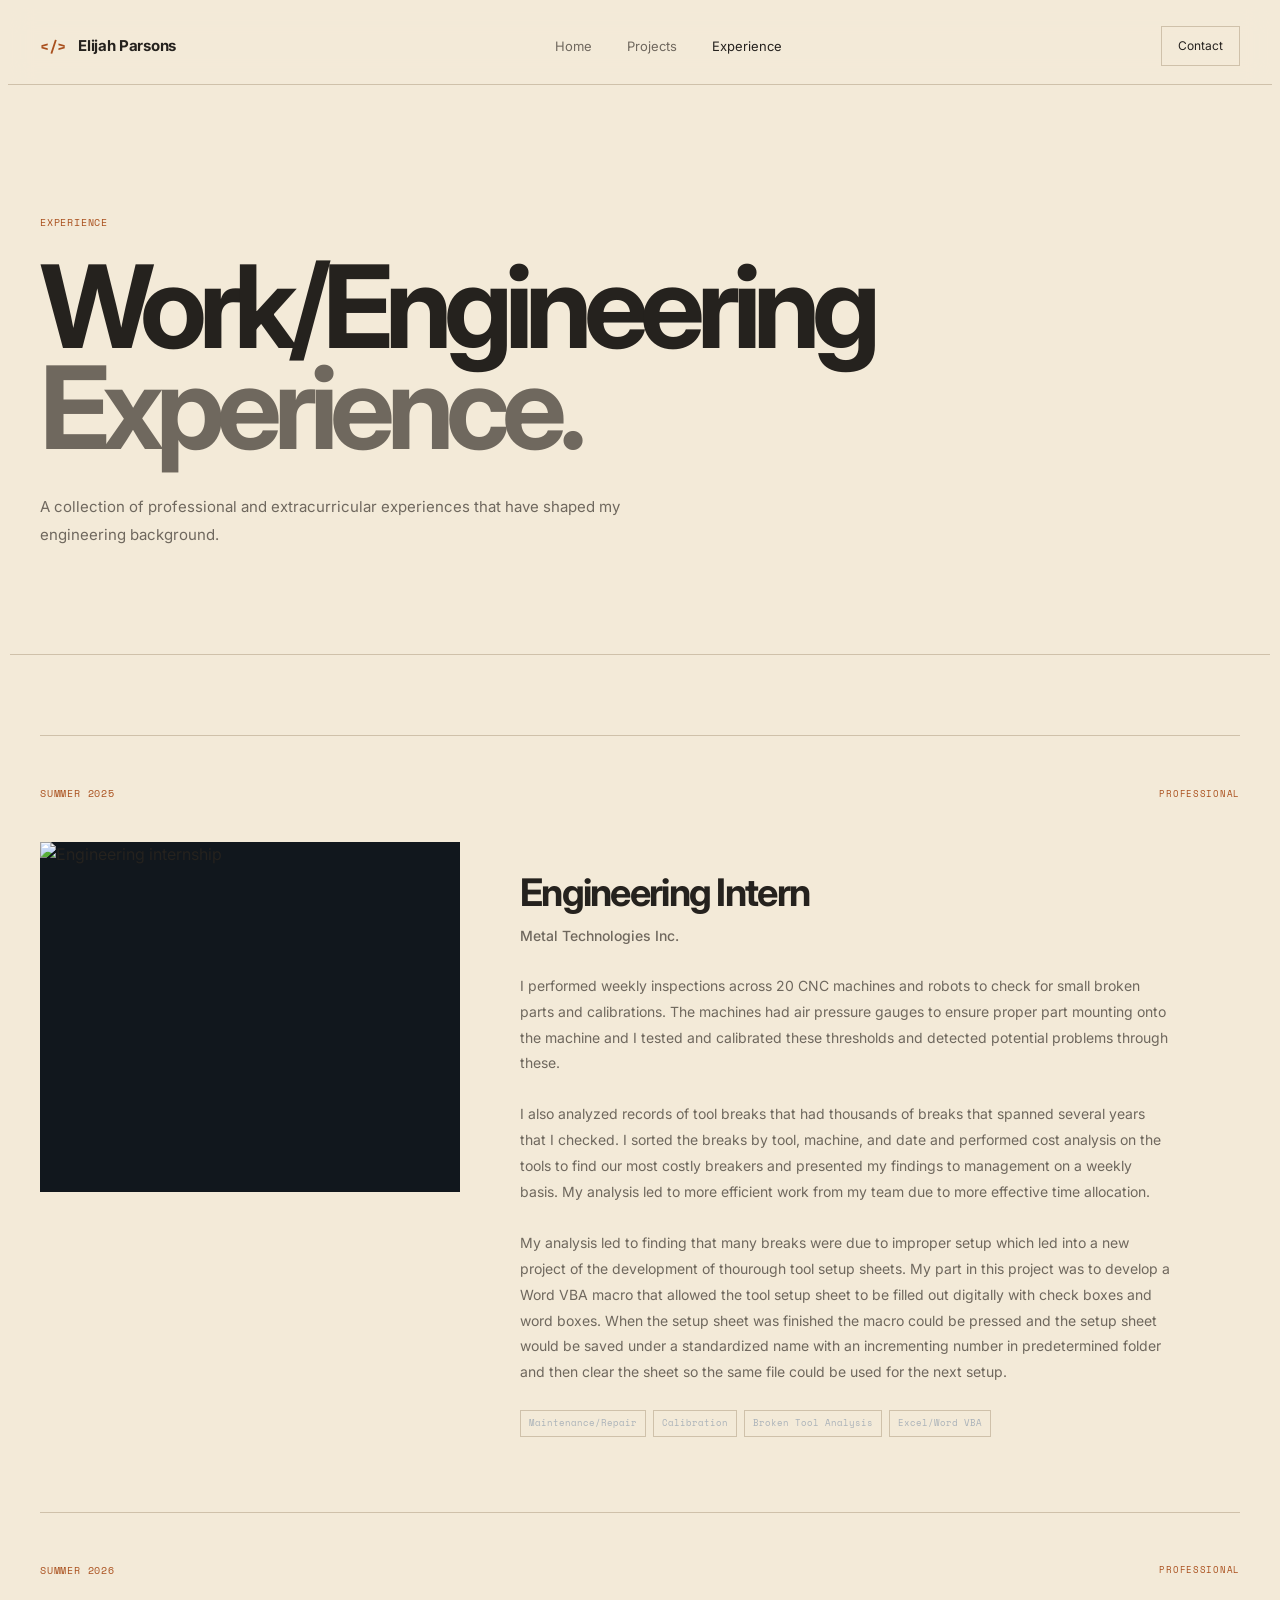
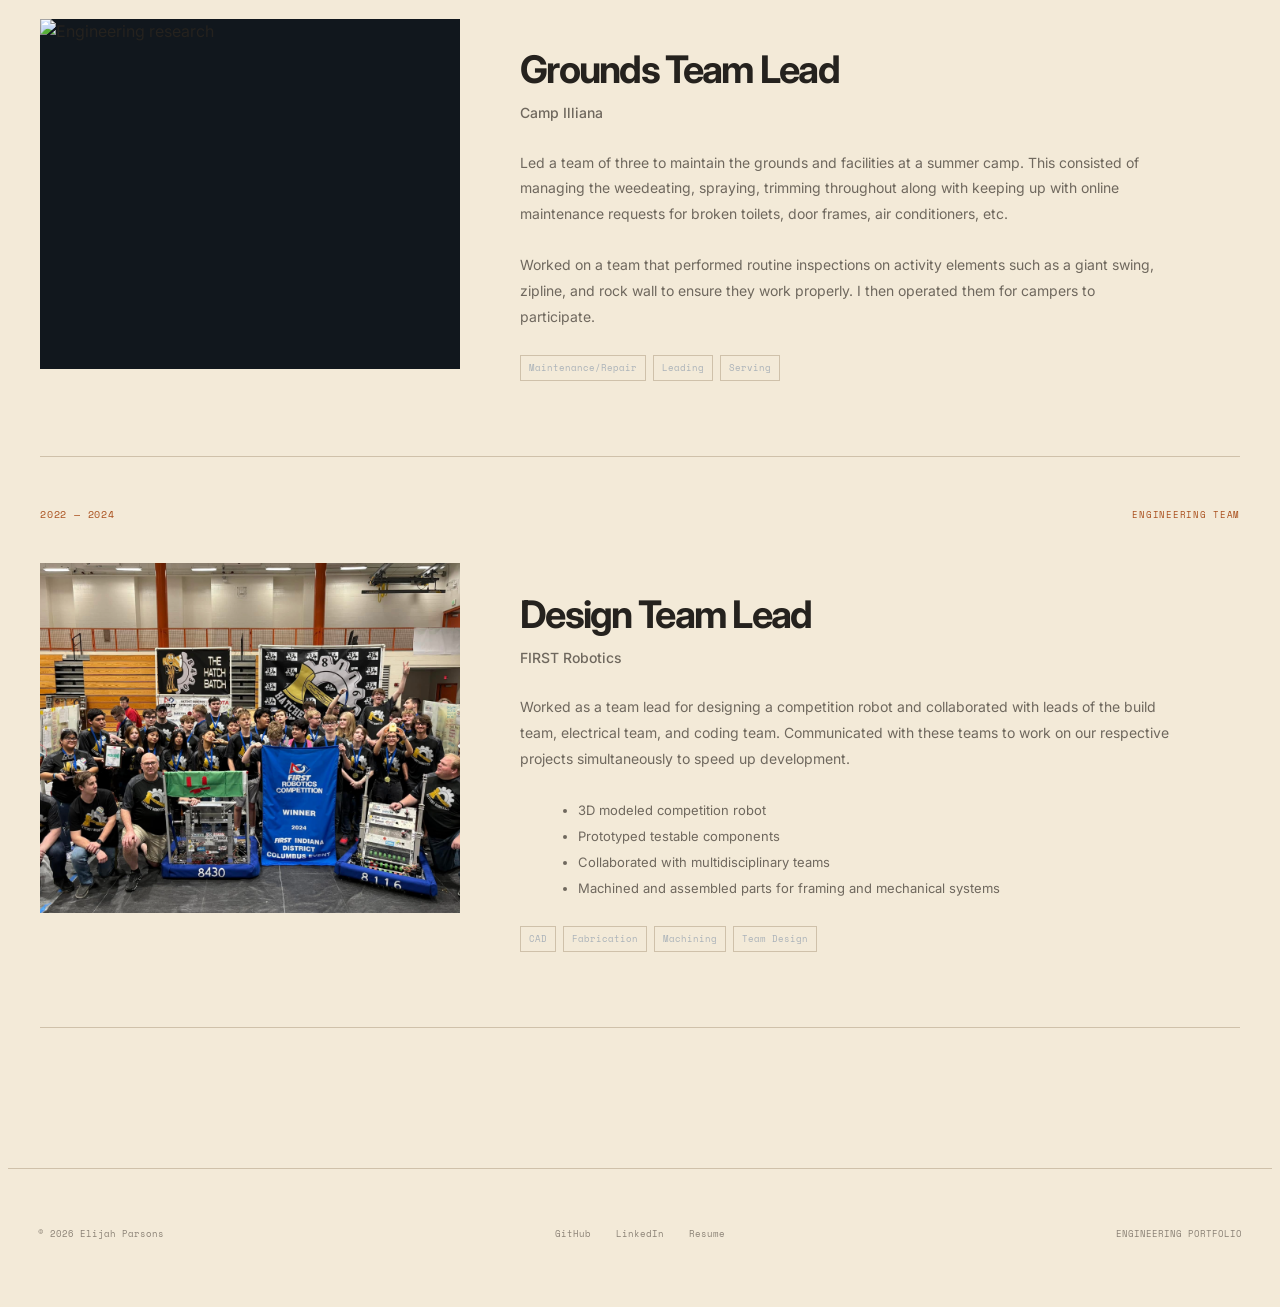
==== commit f7f73860: "first picture and robot file changes" ====
--- a/experience.html
+++ b/experience.html
@@ -218,7 +218,7 @@
 
                 <div class="experience-image">
                     <img
-                        src="images/experience-3.jpg"
+                        src="images/FIRSTpicture.png"
                         alt="Student engineering team"
                     >
                 </div>
--- a/css/style.css
+++ b/css/style.css
@@ -20,8 +20,8 @@
 }
 
 body {
-    background: #0b0e11;
-    color: #edf1f4;
+    background: var(--background);
+    color: var(--text);
 
     font-family: "Inter", Arial, sans-serif;
 
@@ -51,26 +51,18 @@
 ========================================================= */
 
 :root {
-
-    --background: #0b0e11;
-
-    --surface: #11151a;
-
-    --surface-2: #151a1f;
-
-    --border: #252c32;
-
-    --border-light: #303840;
-
-    --text: #edf1f4;
-
-    --muted: #89939c;
-
-    --muted-dark: #5f6971;
-
-    --accent: #6db7ff;
-
-    --accent-bright: #8bc8ff;
+    --background: #f3ead8;
+    --surface: #ebe0cc;
+    --surface-2: #e2d4bd;
+    --border: #cfc1aa;
+    --border-light: #b9a98f;
+
+    --text: #25221e;
+    --muted: #6f685e;
+    --muted-dark: #8a8175;
+
+    --accent: #a94f1c;
+    --accent-bright: #c4632a;
 
     --max-width: 1200px;
 }
@@ -90,7 +82,7 @@
 
     width: 100%;
 
-    background: rgba(11, 14, 17, 0.92);
+    background: rgba(243, 234, 216, 0.92);
 
     border-bottom: 1px solid var(--border);
 
@@ -433,16 +425,16 @@
 
     border: 1px solid #294050;
 
-    background-color: #0d141a;
+    background-color: #e9ddc7;
 
     background-image:
         linear-gradient(
-            rgba(109, 183, 255, 0.06) 1px,
+            rgba(169, 79, 28, 0.10) 1px,
             transparent 1px
         ),
         linear-gradient(
             90deg,
-            rgba(109, 183, 255, 0.06) 1px,
+            rgba(169, 79, 28, 0.12) 1px,
             transparent 1px
         );
 
@@ -960,15 +952,11 @@
 }
 
 .project-row {
-
     display: grid;
-
-    grid-template-columns: 45% 55%;
-
-    min-height: 470px;
-
+    grid-template-columns: 42% 58%;
+    align-items: center;
+    min-height: 380px;
     border-top: 1px solid var(--border);
-
     transition: padding 0.25s ease;
 }
 
@@ -983,22 +971,15 @@
 }
 
 .project-row-image {
-
-    min-height: 420px;
-
+    height: 320px;
     overflow: hidden;
-
-    background: #11171d;
+    background: var(--surface-2);
 }
 
 .project-row-image img {
-
-    width: 100%;
-
+    width: 100%;
     height: 100%;
-
-    object-fit: cover;
-
+    object-fit: contain;
     transition: transform 0.5s ease;
 }
 
@@ -1274,21 +1255,6 @@
         gap: 40px;
     }
 
-    .project-row {
-
-        grid-template-columns: 1fr;
-    }
-
-    .project-row-image {
-
-        min-height: 350px;
-    }
-
-    .project-row-content {
-
-        padding: 45px 0;
-    }
-
     .experience-card-body {
 
         grid-template-columns: 1fr;
@@ -1528,4 +1494,222 @@
 
         padding: 30px 20px;
     }
+}
+
+/* PROJECTS PAGE — CARD GRID */
+
+.project-collection {
+    display: grid;
+    grid-template-columns: repeat(3, minmax(0, 1fr));
+    gap: 24px;
+    align-items: start;
+}
+
+.project-row {
+    display: block;
+    min-height: 0;
+    border: 1px solid var(--border);
+    padding: 0;
+}
+
+.project-row:hover {
+    padding-left: 0;
+    transform: translateY(-4px);
+}
+
+.project-row-image {
+    height: 250px;
+    min-height: 0;
+    overflow: hidden;
+}
+
+.project-row-image img {
+    width: 100%;
+    height: 100%;
+    object-fit: cover;
+}
+
+.project-row-content {
+    padding: 24px;
+}
+
+.project-row-number {
+    margin-bottom: 15px;
+}
+
+/* Tablet: two cards per row */
+@media (max-width: 900px) {
+    .project-collection {
+        grid-template-columns: repeat(2, minmax(0, 1fr));
+    }
+}
+
+/* Phone: one card per row */
+@media (max-width: 600px) {
+    .project-collection {
+        grid-template-columns: 1fr;
+    }
+
+    .project-row-image {
+        height: 250px;
+    }
+
+    .project-row-content {
+        padding: 24px;
+    }
+}
+
+/* ABOUT ME — HEADING ABOVE IMAGE AND TEXT */
+
+.about-preview {
+    display: block;
+}
+
+.about-heading {
+    margin-bottom: 35px;
+}
+
+.about-content {
+    display: grid;
+    grid-template-columns: 1fr 1fr;
+    gap: 50px;
+    align-items: center;
+}
+
+.about-image {
+    width: 100%;
+    max-width: 500px;
+}
+
+.about-image img {
+    width: 100%;
+    height: auto;
+    display: block;
+    object-fit: cover;
+}
+
+.about-description p {
+    color: var(--muted);
+    font-size: 15px;
+    line-height: 1.9;
+}
+
+/* Mobile */
+@media (max-width: 700px) {
+    .about-content {
+        grid-template-columns: 1fr;
+        gap: 25px;
+    }
+
+    .about-image {
+        max-width: 100%;
+    }
+}
+
+/* INDIVIDUAL PROJECT PAGE — INTRO + IMAGE */
+
+.project-detail-hero {
+    width: 100%;
+    max-width: 1200px;
+    margin: 0 auto;
+    padding: 100px 30px 70px;
+
+    display: grid;
+    grid-template-columns: 1fr 1fr;
+    align-items: center;
+    gap: 60px;
+}
+
+.project-detail-header {
+    padding: 0;
+}
+
+.project-detail-header h1 {
+    font-size: clamp(40px, 5vw, 65px);
+    line-height: 1.05;
+    margin: 20px 0 25px;
+}
+
+.project-detail-intro {
+    color: var(--muted);
+    font-size: 15px;
+    line-height: 1.9;
+}
+
+.project-detail-image {
+    width: 100%;
+    height: 400px;
+    overflow: hidden;
+    background: var(--surface);
+}
+
+.project-detail-image img {
+    width: 100%;
+    height: 100%;
+    object-fit: contain;
+}
+
+/* MOBILE */
+@media (max-width: 700px) {
+    .project-detail-hero {
+        grid-template-columns: 1fr;
+        gap: 30px;
+        padding: 70px 20px 50px;
+    }
+
+    .project-detail-image {
+        height: 300px;
+    }
+}
+
+/* INDIVIDUAL PROJECT SECTIONS */
+
+.project-detail-section {
+    display: grid;
+    grid-template-columns: 1fr 1fr;
+    align-items: center;
+    gap: 60px;
+
+    width: 100%;
+    max-width: 1200px;
+    margin: 0 auto;
+    padding: 70px 30px;
+
+    border-top: 1px solid var(--border);
+}
+
+/* Text column */
+.project-detail-content {
+    min-width: 0;
+}
+
+.project-detail-content h2 {
+    margin-bottom: 25px;
+}
+
+/* Image column */
+.project-detail-section .project-detail-image {
+    width: 100%;
+    height: 350px;
+    overflow: hidden;
+    background: var(--surface);
+}
+
+.project-detail-section .project-detail-image img {
+    width: 100%;
+    height: 100%;
+    object-fit: contain;
+}
+
+/* Mobile layout */
+@media (max-width: 700px) {
+    .project-detail-section {
+        grid-template-columns: 1fr;
+        gap: 30px;
+        padding: 50px 20px;
+    }
+
+    .project-detail-section .project-detail-image {
+        height: 280px;
+    }
 }
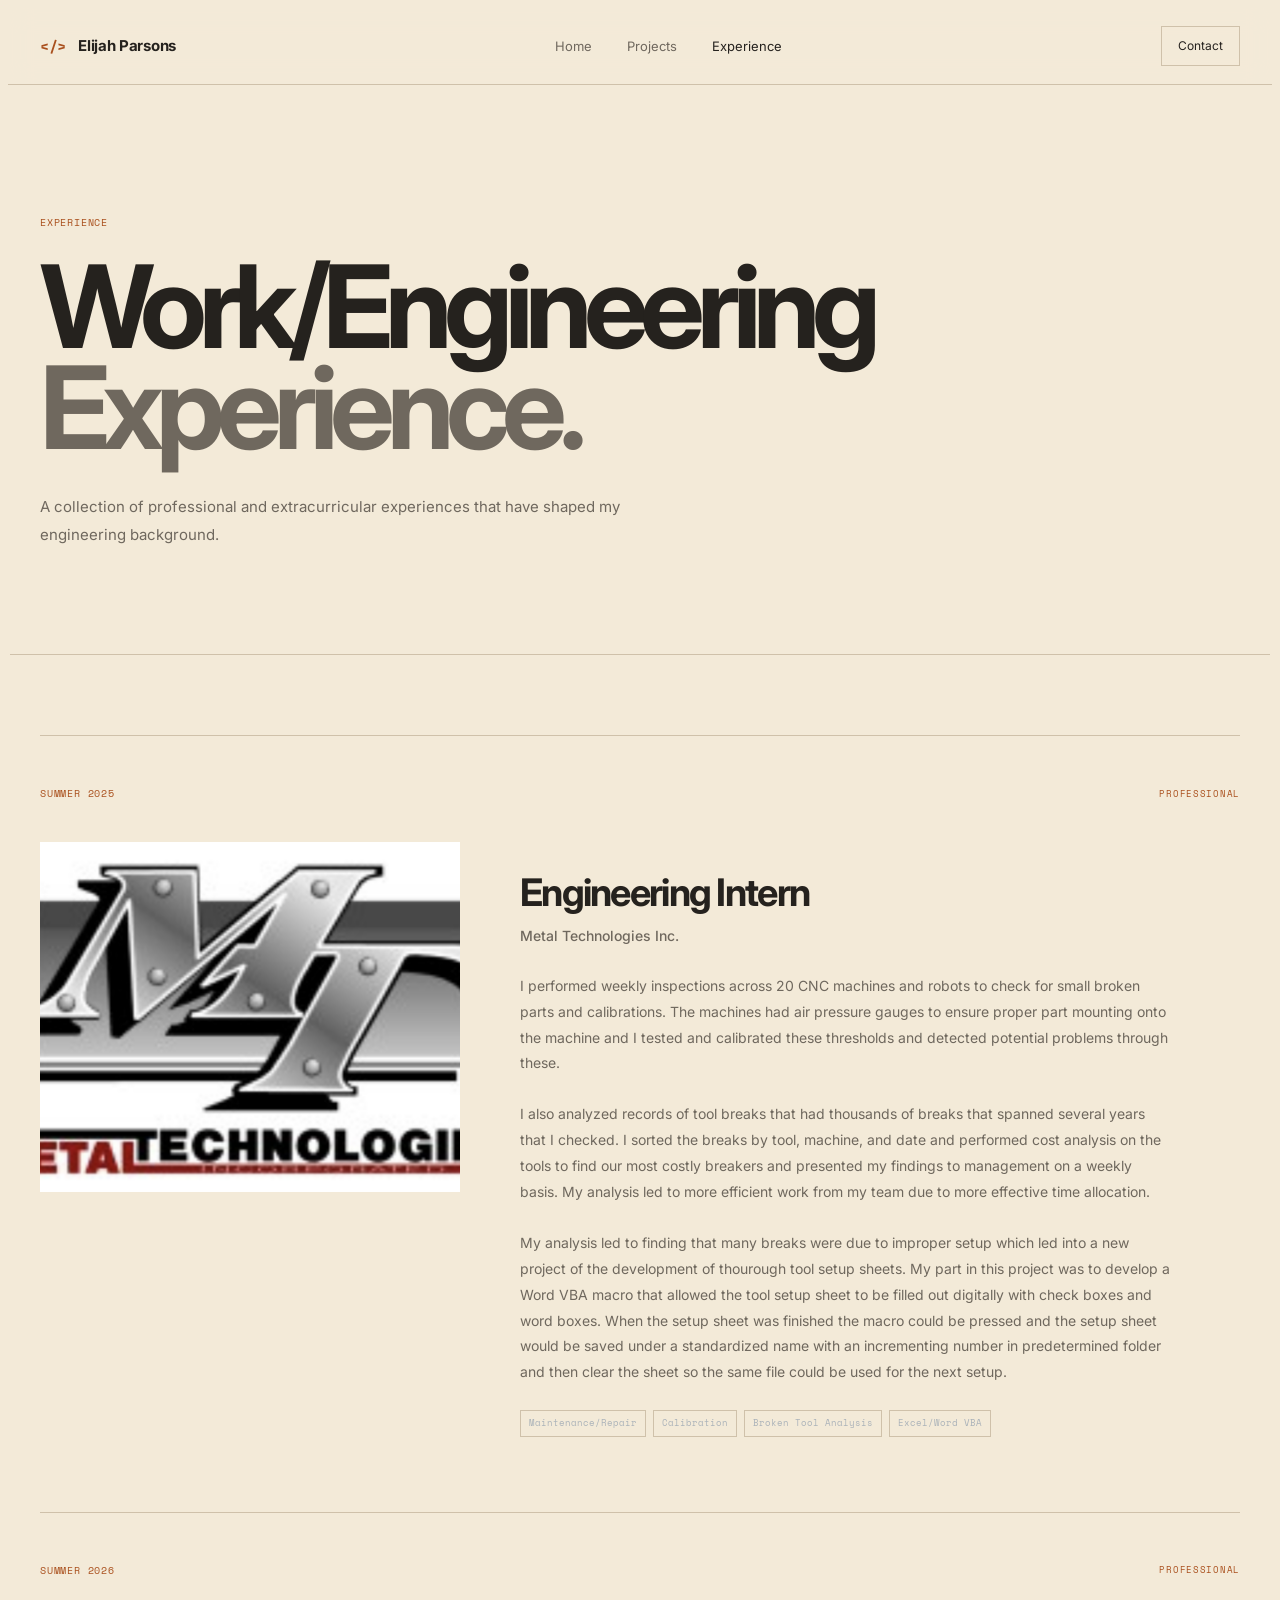
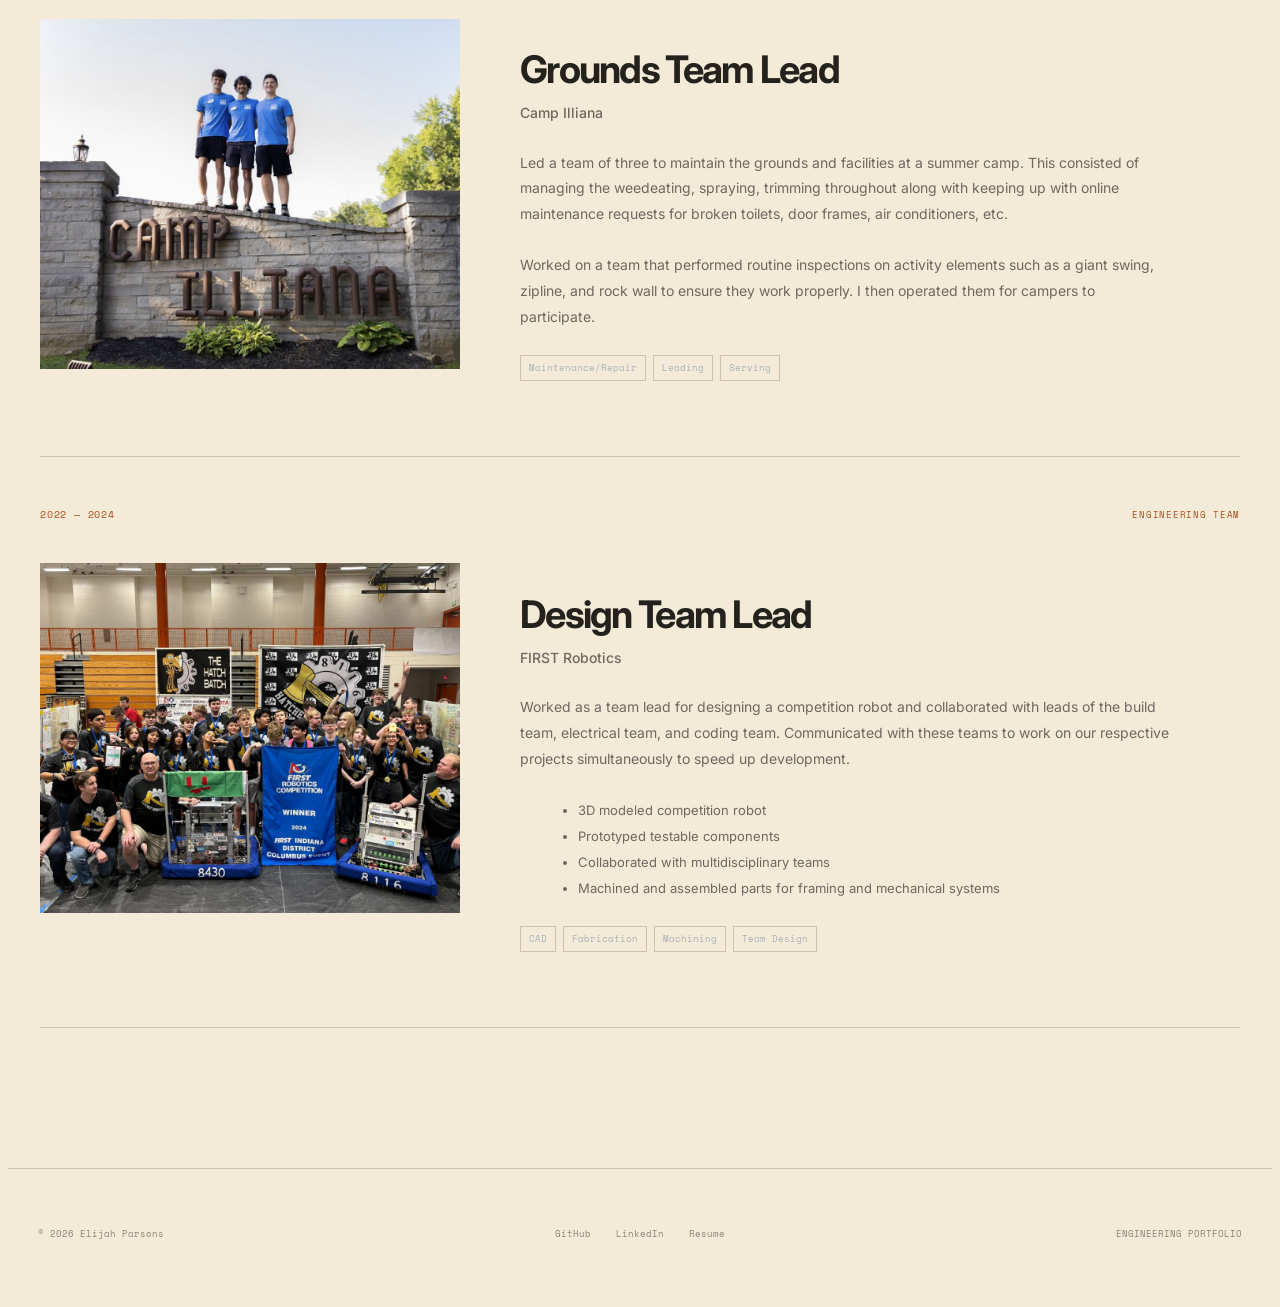
==== commit 45dd9838: "uploading experience pictures" ====
--- a/experience.html
+++ b/experience.html
@@ -84,7 +84,7 @@
 
                 <div class="experience-image">
                     <img
-                        src="images/experience-1.jpg"
+                        src="images/metaltech.png"
                         alt="Engineering internship"
                     >
                 </div>
@@ -157,7 +157,7 @@
 
                 <div class="experience-image">
                     <img
-                        src="images/experience-2.jpg"
+                        src="images/campilliana.png"
                         alt="Engineering research"
                     >
                 </div>
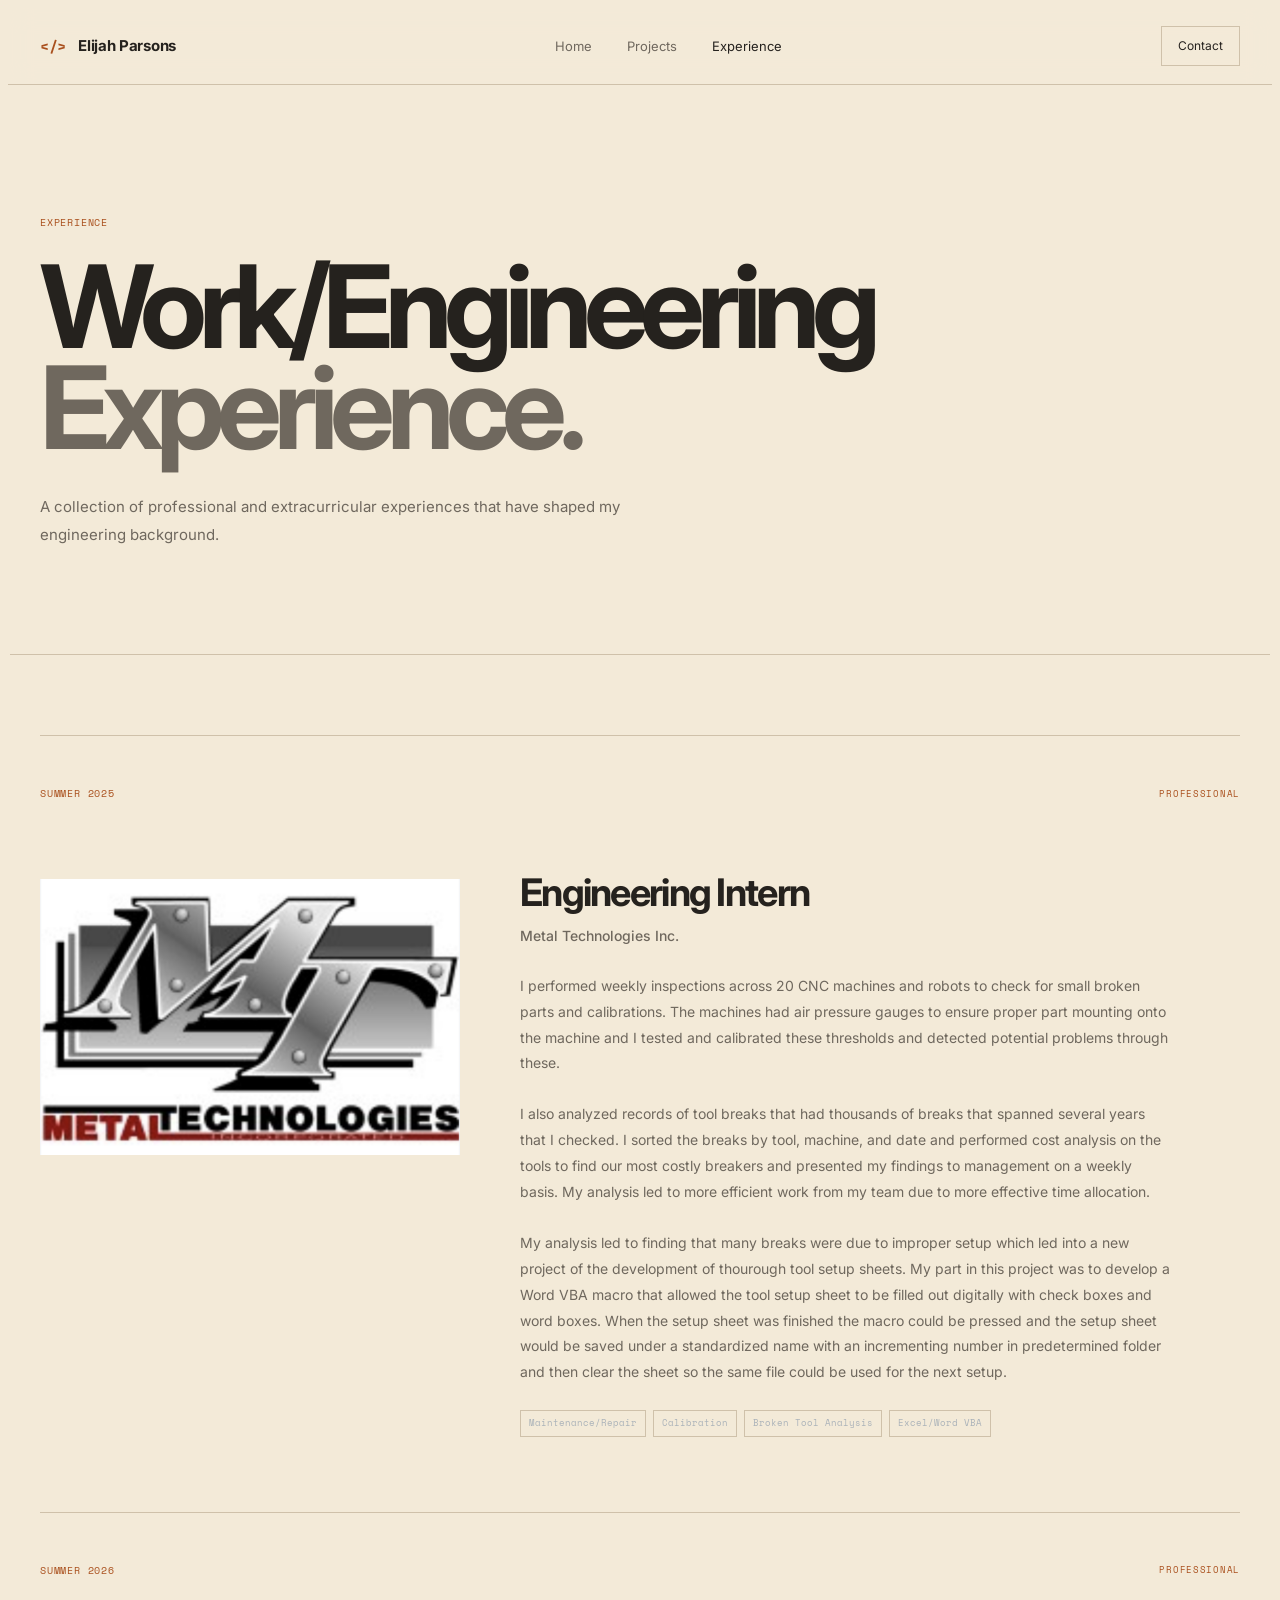
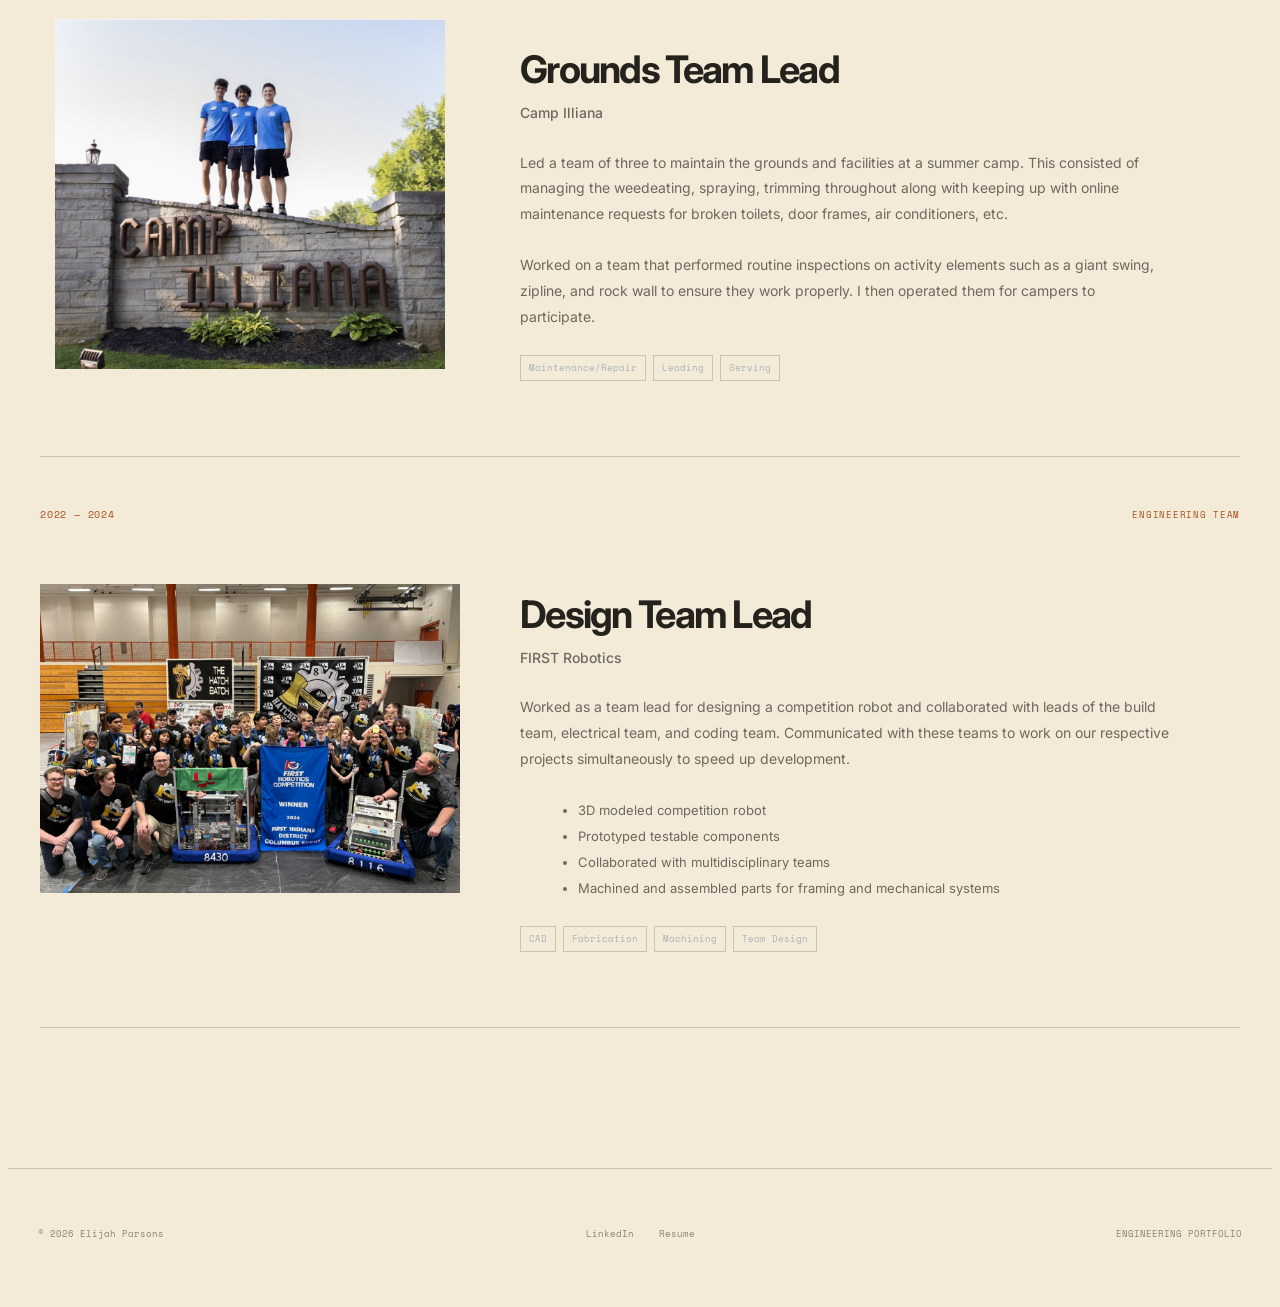
==== commit e74d8986: "various tweaks and trader pictures added" ====
--- a/experience.html
+++ b/experience.html
@@ -282,9 +282,8 @@
     <span>© 2026 Elijah Parsons</span>
 
     <div>
-        <a href="#">GitHub</a>
-        <a href="#">LinkedIn</a>
-        <a href="#">Resume</a>
+        <a href="https://www.linkedin.com/in/elijah-parsons-ba63a1383">LinkedIn</a>
+        <a href="/images/Resume.pdf">Resume</a>
     </div>
 
     <span>ENGINEERING PORTFOLIO</span>
--- a/css/style.css
+++ b/css/style.css
@@ -52,8 +52,8 @@
 
 :root {
     --background: #f3ead8;
-    --surface: #ebe0cc;
-    --surface-2: #e2d4bd;
+    --surface: #f3ead8;
+    --surface-2: #c3a98a;
     --border: #cfc1aa;
     --border-light: #b9a98f;
 
@@ -425,7 +425,7 @@
 
     border: 1px solid #294050;
 
-    background-color: #e9ddc7;
+    background-color: #f3ead8;
 
     background-image:
         linear-gradient(
@@ -611,7 +611,7 @@
 
     overflow: hidden;
 
-    background: #11171d;
+    background: var(--surface-2);
 }
 
 .featured-image img {
@@ -672,7 +672,7 @@
 
     margin-bottom: 22px;
 
-    color: var(--muted);
+    color: var(--surface-2);
 
     font-size: 13px;
 
@@ -1712,4 +1712,39 @@
     .project-detail-section .project-detail-image {
         height: 280px;
     }
-}+}
+
+/* =========================================================
+   FINAL IMAGE SETTINGS
+   ========================================================= */
+
+img { border: none !important; }
+
+/* HOMEPAGE HERO — fills the box and may crop */
+.hero-image { width: 100%; height: 100%; overflow: hidden; }
+.hero-image img { width: 100%; height: 100%; object-fit: cover !important; display: block; border: none !important; }
+
+/* PROJECT CARD IMAGES — show the entire picture */
+.project-row-image { overflow: hidden; background: transparent; }
+.project-row-image img { width: 100%; height: 100%; object-fit: contain !important; display: block; border: none !important; }
+.project-row:hover .project-row-image img { transform: none; }
+
+/* FEATURED PROJECT IMAGES — show the entire picture */
+.featured-image { overflow: hidden; background: transparent; }
+.featured-image img { width: 100%; height: 100%; object-fit: contain !important; display: block; border: none !important; }
+
+/* INDIVIDUAL PROJECT IMAGES — show the entire picture */
+.project-detail-image { overflow: hidden; background: transparent; }
+.project-detail-image img { width: 100%; height: 100%; object-fit: contain !important; display: block; border: none !important; }
+
+/* EXPERIENCE IMAGES — show the entire picture */
+.experience-image { overflow: hidden; background: transparent; }
+.experience-image img { width: 100%; height: 100%; object-fit: contain !important; display: block; border: none !important; }
+
+/* ABOUT IMAGE — show the entire picture */
+.about-image { overflow: hidden; }
+.about-image img { width: 100%; height: auto; object-fit: contain !important; display: block; border: none !important; }
+
+/* IMAGE FRAME — show the entire picture */
+.image-frame { border: none !important; overflow: hidden; max-width: 100%; max-height: 100%; }
+.image-frame img { display: block; width: 100%; height: 100%; object-fit: contain !important; border: none !important; }
